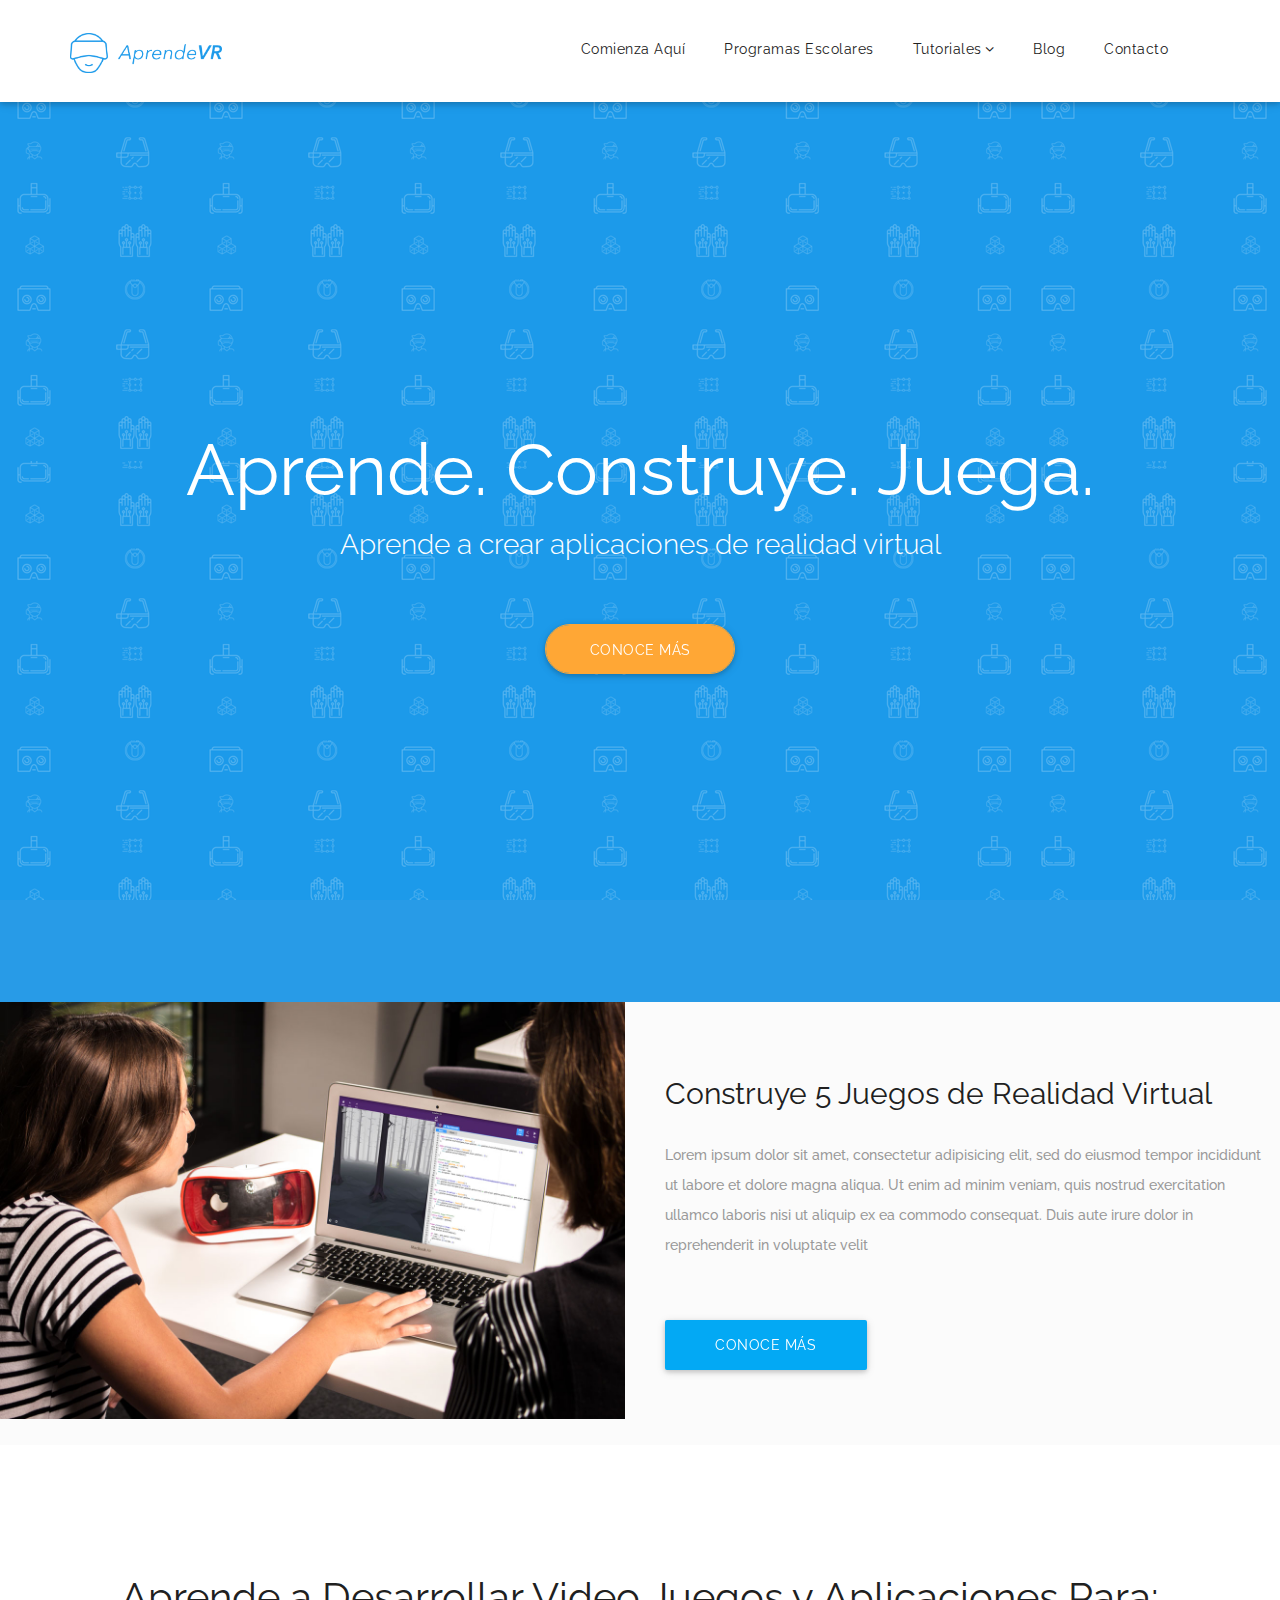
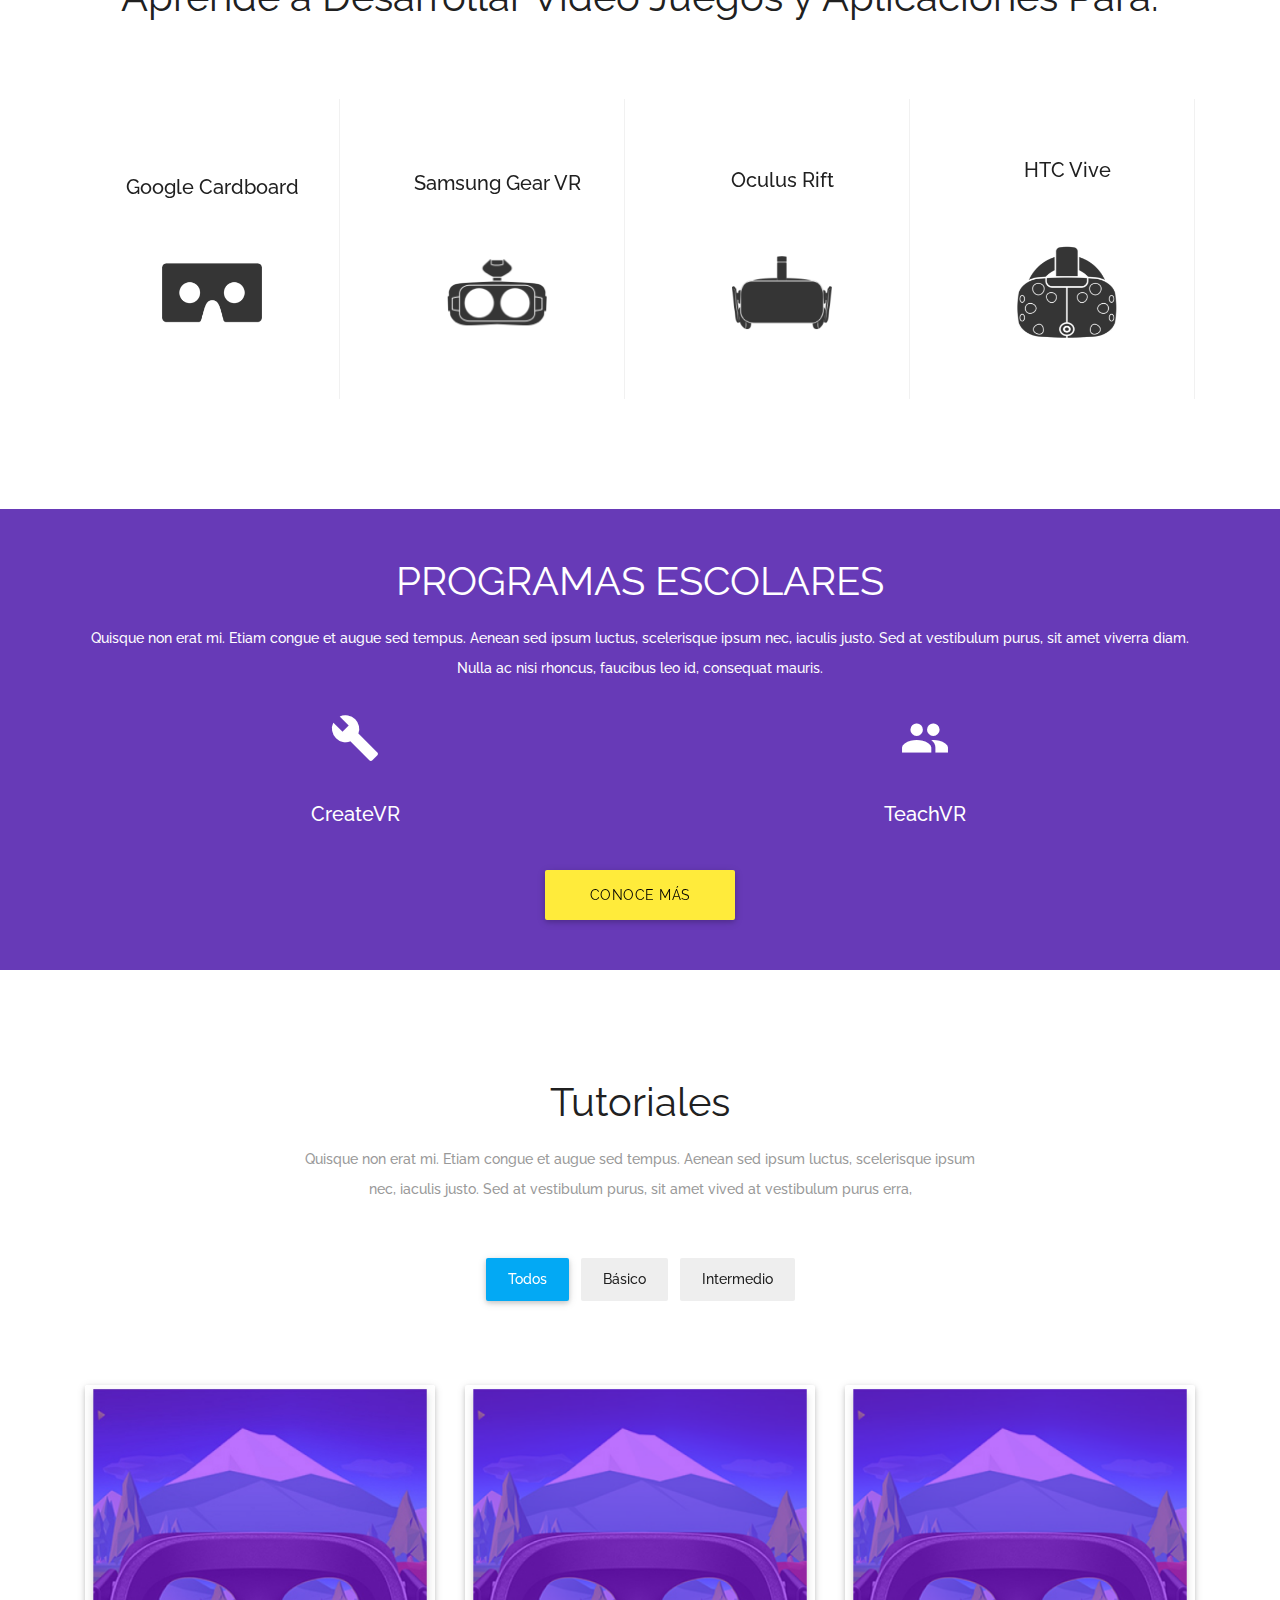
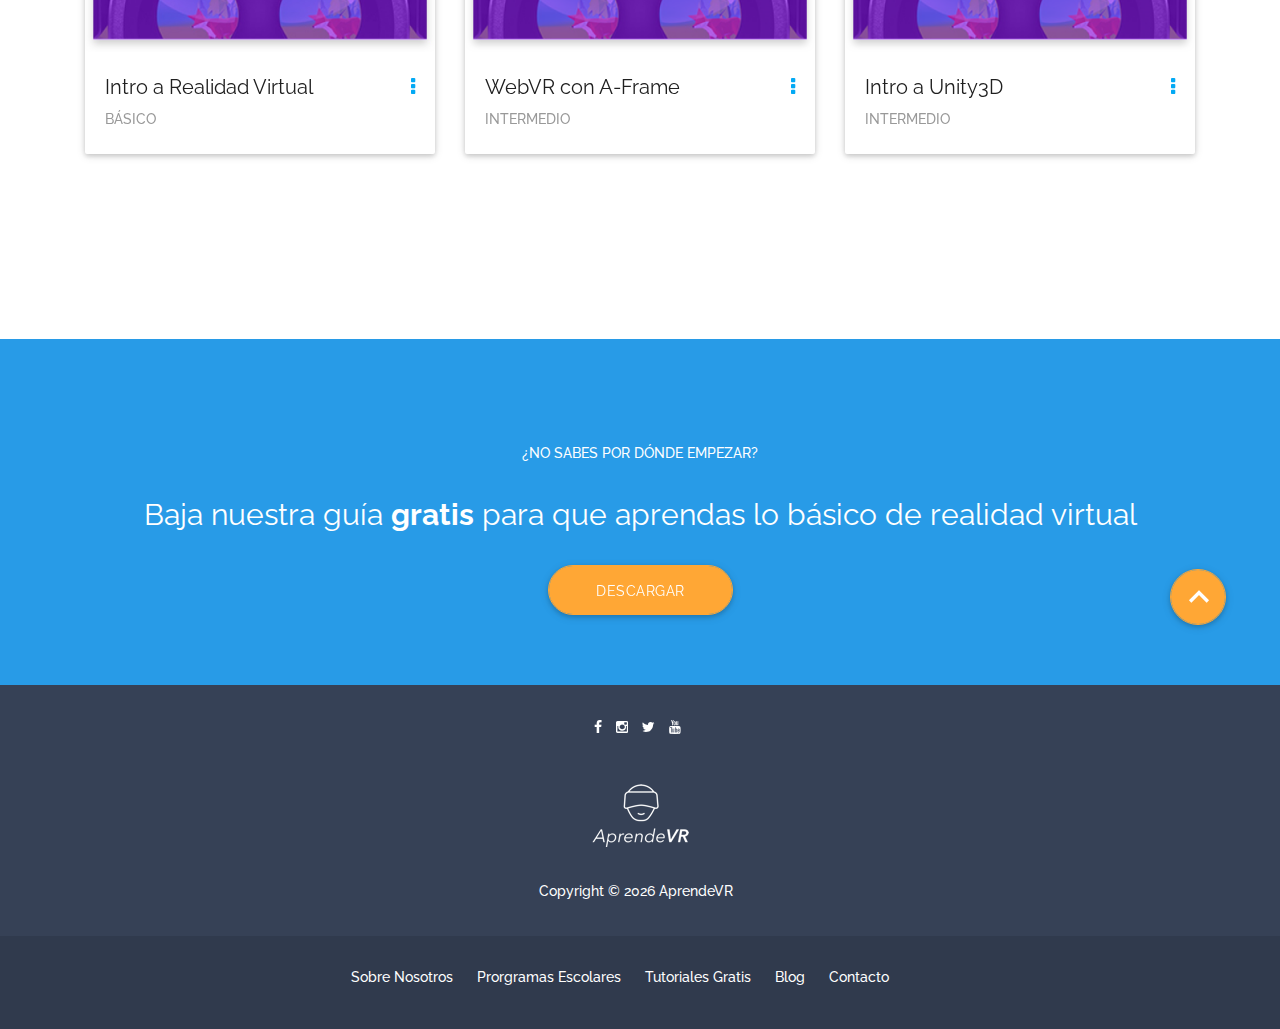
==== index.html @ 09ea6390 "Updated about us page" ====
<!DOCTYPE html>
<html lang="en">

<head>
  <meta charset="utf-8">
  <meta http-equiv="X-UA-Compatible" content="IE=edge">
  <meta name="viewport" content="width=device-width, initial-scale=1">
  <meta name="description" content="">
  <meta name="keywords" content="virtual reality, vr, realidad virtual, aprende, learn, oculus, htc vive, google cardboard, development, unity, cospaces, a frame">
  <meta name="author" content="AprendeVR">


  <title>AprendeVR</title>

  <!--  favicon -->
  <link rel="apple-touch-icon" sizes="76x76" href="/apple-touch-icon.png">
  <link rel="icon" type="image/png" sizes="32x32" href="/favicon-32x32.png">
  <link rel="icon" type="image/png" sizes="16x16" href="/favicon-16x16.png">
  <link rel="manifest" href="/manifest.json">
  <link rel="mask-icon" href="/safari-pinned-tab.svg" color="#5bbad5">
  <meta name="theme-color" content="#ffffff">

  <link href='https://fonts.googleapis.com/css?family=Raleway:400,300,500,700,900' rel='stylesheet' type='text/css'>
  <!-- Material Icons CSS -->
  <link href="assets/fonts/iconfont/material-icons.css" rel="stylesheet">
  <!-- FontAwesome CSS -->
  <link href="assets/fonts/font-awesome/css/font-awesome.min.css" rel="stylesheet">
  <!-- magnific-popup -->
  <link href="assets/magnific-popup/magnific-popup.css" rel="stylesheet">
  <!-- flexslider -->
  <link href="assets/flexSlider/flexslider.css" rel="stylesheet">
  <!-- materialize -->
  <link href="assets/materialize/css/materialize.min.css" rel="stylesheet">
  <!-- Bootstrap -->
  <link href="assets/bootstrap/css/bootstrap.min.css" rel="stylesheet">
  <!-- shortcodes -->
  <link href="assets/css/shortcodes/shortcodes.css" rel="stylesheet">
  <!-- Main Style CSS -->
  <link href="style.css" rel="stylesheet">
  <!-- Creative CSS -->
  <link href="assets/css/skins/creative.css" rel="stylesheet">


  <!-- HTML5 shim and Respond.js for IE8 support of HTML5 elements and media queries -->
  <!-- WARNING: Respond.js doesn't work if you view the page via file:// -->
  <!--[if lt IE 9]>
          <script src="https://oss.maxcdn.com/html5shiv/3.7.2/html5shiv.min.js"></script>
          <script src="https://oss.maxcdn.com/respond/1.4.2/respond.min.js"></script>
        <![endif]-->
</head>

<body id="top" class="has-header-search">

  <!--header start-->
  <header id="header" class="tt-nav nav-border-bottom">

    <div class="header-sticky light-header">

      <div class="container">

        <div id="materialize-menu" class="menuzord">

          <!--logo start-->
          <a href="index.html" class="logo-brand">
            <img class="logo-dark" src="assets/img/logo-blue.png" alt="" />
          </a>
          <!--logo end-->

          <!-- menu start-->
          <ul class="menuzord-menu pull-right">
            <li><a href="javascript:void(0)">Comienza Aquí</a></li>
            <li><a href="#programas">Programas Escolares</a>
              <!-- <ul class="dropdown">
                                    <li><a href="javascript:void(0)">ExperienceVR</a></li>
                                    <li><a href="javascript:void(0)">ExploreVR</a></li>
                                    <li><a href="javascript:void(0)">CreateVR</a></li>
                                    <li><a href="javascript:void(0)">TeachVR</a></li>
                                </ul> -->
            </li>
            <li><a href="#cursos">Tutoriales</a>
              <ul class="dropdown">
                <li><a href="javascript:void(0)">CoSpaces</a></li>
                <li><a href="javascript:void(0)">Unity3D</a></li>
                <li><a href="javascript:void(0)">WebVR</a></li>
              </ul>
            </li>
            <li><a href="blog.html">Blog</a>
              <li><a href="/contacto">Contacto</a></li>
          </ul>
          <!-- menu end-->

        </div>
      </div>
    </div>
  </header>
  <!--header end-->

  <section class="intro-bg-1 bg-fixed parallax-bg blue-bg fullscreen-banner valign-wrapper" data-stellar-background-ratio="0.5">
    <div class="valign-cell">
      <div class="container">
        <div class="text-center">
          <h1 class="intro-title text-capitalize white-text">Aprende. Construye. Juega.</h1>
          <h3 class="sub-intro lead white-text">Aprende a crear aplicaciones de realidad virtual</h3>
          <a href="javascript:void(0)" class="btn waves-effect waves-light mt-30 btn-orange col-md-2 col-md-offset-5 col-xs-12">Conoce Más</a>
        </div>
        <!-- hs-content-inner -->
      </div>
      <!-- /.container -->
    </div>
    <!-- /.container -->
  </section>

  <section class="row light-gray-bg">
    <img class="img-responsive mb-sm-30 col-md-6" src="assets/img/cospaces-scripting.jpg" alt="">

    <div class="col-md-6" style="padding:75px 25px">
      <h2 class="font-30 mb-30">Construye 5 Juegos de Realidad Virtual</h2>

      <p>Lorem ipsum dolor sit amet, consectetur adipisicing elit, sed do eiusmod tempor incididunt ut labore et dolore magna aliqua. Ut enim ad minim veniam, quis nostrud exercitation ullamco laboris nisi ut aliquip ex ea commodo consequat. Duis aute irure
        dolor in reprehenderit in voluptate velit</p>

      <a href="javascript:void(0)" class="btn waves-effect waves-light mt-30 col-md-4 col-xs-12">Conoce Más</a>

    </div>

  </section>

  <section class="section-padding">
    <div class="container">

      <div class="text-center mb-80">
        <h2 class="section-title">Aprende a Desarrollar Video Juegos y Aplicaciones Para:</h2>
        <!-- <p class="section-sub">Quisque non erat mi. Etiam congue et augue sed tempus. Aenean sed ipsum luctus, scelerisque ipsum nec, iaculis justo. Sed at vestibulum purus, sit amet viverra diam nulla ac nisi rhoncus.</p> -->
      </div>

      <div class="col-md-3 col-sm-6">
        <div class="featured-box border-right text-center">
          <div class="featured-wrapper">
            <div class="intro-header">
              <h2>Google Cardboard</h2>
              <img class="headset-img pt-50" src="assets/img/creative/headsets/google-cardboard.png" alt="">
            </div>

            <div class="content">
              <a href="javascript:void(0)" class="btn waves-effect waves-light mt-30 btn-orange program-btn">Conoce Más</a>
            </div>
          </div>
          <!-- /.featured-wrapper -->
        </div>
        <!-- /.featured-box  -->
      </div>
      <!-- /.col-md-3 -->

      <div class="col-md-3 col-sm-6">
        <div class="featured-box border-right text-center">
          <div class="featured-wrapper">
            <div class="intro-header">
              <h2>Samsung Gear VR</h2>
              <img class="headset-img pt-50" src="assets/img/creative/headsets/samsung-gearvr.png" alt="">
            </div>

            <div class="content">
              <a href="javascript:void(0)" class="btn waves-effect waves-light mt-30 btn-orange program-btn">Conoce Más</a>
            </div>
          </div>
          <!-- /.featured-wrapper -->
        </div>
        <!-- /.featured-box  -->
      </div>
      <!-- /.col-md-3 -->

      <div class="col-md-3 col-sm-6">
        <div class="featured-box border-right text-center">
          <div class="featured-wrapper">
            <div class="intro-header">
              <h2>Oculus Rift</h2>
              <img class="headset-img pt-50" src="assets/img/creative/headsets/oculus-rift.png" alt="">
            </div>

            <div class="content">
              <a href="javascript:void(0)" class="btn waves-effect waves-light mt-30 btn-orange program-btn">Conoce Más</a>
            </div>
          </div>
          <!-- /.featured-wrapper -->
        </div>
        <!-- /.featured-box  -->
      </div>
      <!-- /.col-md-3 -->

      <div class="col-md-3 col-sm-6">
        <div class="featured-box border-right text-center">
          <div class="featured-wrapper">
            <div class="intro-header">
              <h2>HTC Vive</h2>
              <img class="headset-img pt-50" src="assets/img/creative/headsets/htc-vive.png" alt="">
            </div>

            <div class="content">
              <a href="javascript:void(0)" class="btn waves-effect waves-light mt-30 btn-orange program-btn">Conoce Más</a>
            </div>
          </div>
          <!-- /.featured-wrapper -->
        </div>
        <!-- /.featured-box  -->
      </div>
      <!-- /.col-md-3 -->

    </div>
    <!-- /.row -->
    </div>
    <!-- /.container -->
  </section>

  <div class="text-center brand-bg" id="programas">
    <div class="container">
      <div class="col-md-12 text-center">
        <h2 class="section-title white-text text-uppercase mt-50">Programas Escolares</h2>
        <p class="white-text">Quisque non erat mi. Etiam congue et augue sed tempus. Aenean sed ipsum luctus, scelerisque ipsum nec, iaculis justo. Sed at vestibulum purus, sit amet viverra diam. Nulla ac nisi rhoncus, faucibus leo id, consequat mauris.</p>
      </div>

      <div class="row mtb-50">

        <div class="col-sm-6">
          <div class="featured-item feature-icon">
            <div class="desc">
              <i class="material-icons white-text program-icons">&#xE869;</i>
              <h2 class="white-text ptb-30">CreateVR</h2>
            </div>
          </div>
        </div>

        <div class="col-sm-6">
          <div class="featured-item feature-icon">
            <div class="desc">
              <i class="material-icons white-text program-icons">&#xE7FB;</i>
              <h2 class="white-text ptb-30">TeachVR</h2>
            </div>
          </div>
        </div>

        <a href="javascript:void(0)" class="btn waves-effect yellow black-text waves-light col-md-2 col-md-offset-5 col-xs-12">Conoce Más</a>

      </div>

    </div>
  </div>

  <section class="section-padding">
    <div class="container">

      <div class="text-center mb-50">
        <h2 class="section-title">Tutoriales</h2>
        <p class="section-sub">Quisque non erat mi. Etiam congue et augue sed tempus. Aenean sed ipsum luctus, scelerisque ipsum nec, iaculis justo. Sed at vestibulum purus, sit amet vived at vestibulum purus erra,</p>
      </div>

      <div class="portfolio-container">
        <ul class="portfolio-filter brand-filter text-center">
          <li class="active waves-effect waves-light" data-group="all">Todos</li>
          <li class="waves-effect waves-light" data-group="basico">Básico</li>
          <li class="waves-effect waves-light" data-group="intermedio">Intermedio</li>
          <!-- <li class="waves-effect waves-light" data-group="avanzado">Avanzado</li> -->
        </ul>


        <div class="portfolio portfolio-with-title col-3 gutter mtb-50">

          <div class="portfolio-item" data-groups='["all", "basico"]'>

            <div class="card">
              <div class="card-image waves-effect waves-block waves-light">
                <img class="activator" src="assets/img/creative/courses/intro.jpg" alt="image">
              </div>
              <div class="card-content">
                <span class="card-title activator">Intro a Realidad Virtual <i class="fa fa-ellipsis-v right"></i></span>
                <p><a href="#">Básico</a></p>
              </div>
              <div class="card-reveal">
                <span class="card-title">Intro a Realidad Virtual <i class="material-icons right">&#xE5CD;</i></span>
                <p><a href="#">Básico</a></p>
                <p>Authoritatively grow quality technologies for strategic sources. Dramatically evolve front-end services for functional e-markets. Credibly parallel task multifunctional methods.</p>
                <a href="#" class="readmore">Conoce Más</a>
              </div>
            </div>
            <!-- /.card -->
          </div>
          <!-- /.portfolio-item -->

          <div class="portfolio-item" data-groups='["all", "intermedio"]'>

            <div class="card">
              <div class="card-image waves-effect waves-block waves-light">
                <img class="activator" src="assets/img/creative/courses/intro.png" alt="image">
              </div>
              <div class="card-content">
                <span class="card-title activator">WebVR con A-Frame <i class="fa fa-ellipsis-v right"></i></span>
                <p><a href="#">Intermedio</a></p>
              </div>
              <div class="card-reveal">
                <span class="card-title">WebVR con A-Frame <i class="material-icons right">&#xE5CD;</i></span>
                <p><a href="#">Intermedio</a></p>
                <p>Authoritatively grow quality technologies for strategic sources. Dramatically evolve front-end services for functional e-markets. Credibly parallel task multifunctional methods.</p>
                <a href="#" class="readmore">Conoce Más</a>
              </div>
            </div>
            <!-- /.card -->
          </div>
          <!-- /.portfolio-item -->

          <div class="portfolio-item" data-groups='["all", "intermedio"]'>

            <div class="card">
              <div class="card-image waves-effect waves-block waves-light">
                <img class="activator" src="assets/img/creative/courses/intro.png" alt="image">
              </div>
              <div class="card-content">
                <span class="card-title activator">Intro a Unity3D <i class="fa fa-ellipsis-v right"></i></span>
                <p><a href="#">Intermedio</a></p>
              </div>
              <div class="card-reveal">
                <span class="card-title">Intro a Unity3D <i class="material-icons right">&#xE5CD;</i></span>
                <p><a href="#">Intermedio</a></p>
                <p>Authoritatively grow quality technologies for strategic sources. Dramatically evolve front-end services for functional e-markets. Credibly parallel task multifunctional methods.</p>
                <a href="#" class="readmore">Conoce Más</a>
              </div>
            </div>
            <!-- /.card -->
          </div>
          <!-- /.portfolio-item -->
        </div>
        <!-- /.portfolio -->
      </div>
      <!-- portfolio-container -->

    </div>
    <!-- /.container -->
  </section>

  <div class="promo-box blue-bg ptb-70">
    <div class="container">
      <div class="col-md-12 text-center">
        <div class="promo-info">
          <span class="white-text text-uppercase ptb-30">¿No sabes por dónde empezar? </span>
          <h2 class="font-30 white-text no-margin">Baja nuestra guía <span class="text-bold">gratis</span> para que aprendas lo básico de realidad virtual</h2>
        </div>
        <a href="javascript:void(0)" class="btn waves-effect waves-light mt-30 btn-orange col-md-2 col-md-offset-5 col-xs-12">Descargar</a>

      </div>
    </div>
  </div>

<!--
  <footer class="footer footer-one">
    <div class="primary-footer footer-bg">
      <div class="container">
        <a href="#top" class="page-scroll btn-floating btn-large btn-orange back-top waves-effect waves-light" data-section="#top">
          <i class="material-icons">&#xE316;</i>
        </a>

        <div class="row">
          <div class="col-md-4 widget clearfix text-center">
            <img src="assets/img/creative/logo-white.png" alt="">

            <h2 class="white-text pt-50">Subscríbete Para Noticias</h2>

            <form>
              <div class="form-group clearfix">
                <label class="sr-only" for="subscribe">Entra su email</label>
                <input type="email" class="form-control" id="subscribe" placeholder="Email address">
                <button type="submit" class="tt-animate ltr"><i class="fa fa-long-arrow-right"></i></button>
              </div>
            </form>

            <ul class="social-link tt-animate ltr">
              <li><a href="https://facebook.com/aprendevr"><i class="fa fa-facebook"></i></a></li>
              <li><a href="javascript:void(0)"><i class="fa fa-twitter"></i></a></li>
              <li><a href="javascript:void(0)"><i class="fa fa-instagram"></i></a></li>
            </ul>
          </div>

          <div class="col-md-2 col-md-offset-1 widget">
            <h2 class="white-text">AprendeVR</h2>

            <ul class="footer-list">
              <li><a href="javascript:void(0)">AprendeVR Kit</a></li>
              <li><a href="#programas">Programas Escolares</a></li>
              <li><a href="javascript:void(0)">Talleres Presenciales</a>
                <li><a href="#cursos">Cursos en Línea</a></li>
            </ul>
          </div>

          <div class="col-md-2 widget">
            <h2 class="white-text">Recursos</h2>

            <ul class="footer-list">
              <li><a href="blog.html">Blog</a></li>
              <li><a href="javascript:void(0)">Tutoriales Gratis</a></li>
              <li><a href="javascript:void(0)">Historias de Éxito</a></li>
              <li><a href="javascript:void(0)">Aplicaciones de VR</a></li>
            </ul>
          </div>

          <div class="col-md-2 widget">
            <h2 class="white-text">Compañía</h2>

            <ul class="footer-list">
              <li><a href="javascript:void(0)">Sobre Nosotros</a></li>
              <li><a href="javascript:void(0)">Preguntas Frecuentes</a></li>
              <li><a href="javascript:void(0)">Prensa</a></li>
              <li><a href="javascript:void(0)">Contacto</a></li>
            </ul>
          </div>
        </div>
      </div>
    </div>

    <div class="secondary-footer dark-footer-bg">
      <div class="container text-center">
        <span class="white-text">Copyright &copy; <script>document.write(new Date().getFullYear())</script> AprendeVR &nbsp; | &nbsp; <a href="javascript:void(0)" class="copy-text-blue">Términos y Condiciones</a> &nbsp; | &nbsp; <a href="javascript:void(0)" class="copy-text-blue">Política de Privacidad</a> &nbsp;</span>
      </div>
    </div>

  </footer> -->


  <footer class="footer">
    <div class="footer-bg">
      <div class="container ptb-30">
        <a href="#top" class="page-scroll btn-floating btn-large btn-orange back-top waves-effect waves-light" data-section="#top">
          <i class="material-icons">&#xE316;</i>
        </a>

        <div class="social-links-wrap tt-animate ltr text-center">

          <ul class="list-inline">
            <li><a href="#"><i class="fa fa-facebook white-text"></i></a></li>
            <li><a href="#"><i class="fa fa-instagram white-text"></i></a></li>
            <li><a href="#"><i class="fa fa-twitter white-text"></i></a></li>
            <li><a href="#"><i class="fa fa-youtube white-text"></i></a></li>
          </ul>
        </div>
        <!-- /social-links-wrap -->
        <div class="text-center ptb-30">
          <img src="assets/img/creative/logo-white.png" alt="">

        </div>

        <div class="text-center">
          <span class="white-text">Copyright &copy; <script>document.write(new Date().getFullYear())</script> AprendeVR &nbsp;</span>

        </div>

          <!-- /.col-md-3 -->

        <!-- /.row -->
      </div>
      <!-- /.container -->
    </div>
    <!-- /.primary-footer -->

    <div class="secondary-footer dark-footer-bg">
      <div class="text-center">
        <ul class="white-text footer-nav" style="">
          <li class="footer-nav"><a class="white-text" href="javascript:void(0)">Sobre Nosotros</a></li>
          <li class="footer-nav"><a class="white-text" href="javascript:void(0)">Prorgramas Escolares</a></li>
          <li class="footer-nav"><a class="white-text" href="javascript:void(0)">Tutoriales Gratis</a></li>
          <li class="footer-nav"><a class="white-text" href="javascript:void(0)">Blog</a></li>
          <li class="footer-nav"><a class="white-text" href="javascript:void(0)">Contacto</a></li>
        </ul>
      </div>
      <!-- <div class="container text-center">
        <span class="white-text">Copyright &copy; <script>document.write(new Date().getFullYear())</script> AprendeVR &nbsp; | &nbsp; <a href="javascript:void(0)" class="copy-text-blue">Términos y Condiciones</a> &nbsp; | &nbsp; <a href="javascript:void(0)" class="copy-text-blue">Política de Privacidad</a> &nbsp;</span>
      </div> -->
      <!-- /.container -->
    </div>
    <!-- /.secondary-footer -->
  </footer>


  <!-- Preloader -->
  <div id="preloader">
    <div class="preloader-position">
      <img src="assets/img/creative/logo-blue.png" alt="logo">
      <div class="progress">
        <div class="indeterminate"></div>
      </div>
    </div>
  </div>
  <!-- End Preloader -->


  <!-- jQuery -->
  <script src="assets/js/jquery-2.1.3.min.js"></script>
  <script src="assets/bootstrap/js/bootstrap.min.js"></script>
  <script src="assets/materialize/js/materialize.min.js"></script>
  <script src="assets/js/jquery.easing.min.js"></script>
  <script src="assets/js/smoothscroll.min.js"></script>
  <script src="assets/js/jquery.inview.min.js"></script>
  <script src="assets/js/menuzord.js"></script>
  <script src="assets/js/equalheight.js"></script>
  <script src="assets/js/imagesloaded.js"></script>
  <script src="assets/js/jquery.stellar.min.js"></script>
  <script src="assets/js/jquery.countTo.min.js"></script>
  <script src="assets/js/jquery.shuffle.min.js"></script>
  <script src="assets/js/masonry.pkgd.min.js"></script>
  <script src="assets/js/twitterFetcher.min.js"></script>
  <script src="assets/flexSlider/jquery.flexslider-min.js"></script>
  <script src="assets/magnific-popup/jquery.magnific-popup.min.js"></script>
  <script src="assets/js/scripts.js"></script>

</body>

</html>
---- assets/fonts/iconfont/material-icons.css ----
@font-face {
  font-family: 'Material Icons';
  font-style: normal;
  font-weight: 400;
  src: url(MaterialIcons-Regular.eot); /* For IE6-8 */
  src: local('Material Icons'),
       local('MaterialIcons-Regular'),
       url(MaterialIcons-Regular.woff2) format('woff2'),
       url(MaterialIcons-Regular.woff) format('woff'),
       url(MaterialIcons-Regular.ttf) format('truetype');
}

.material-icons {
  font-family: 'Material Icons';
  font-weight: normal;
  font-style: normal;
  font-size: 24px;  /* Preferred icon size */
  display: inline-block;
  width: 1em;
  height: 1em;
  line-height: 1;
  text-transform: none;
  letter-spacing: normal;
  word-wrap: normal;
  white-space: nowrap;
  direction: ltr;

  /* Support for all WebKit browsers. */
  -webkit-font-smoothing: antialiased;
  /* Support for Safari and Chrome. */
  text-rendering: optimizeLegibility;

  /* Support for Firefox. */
  -moz-osx-font-smoothing: grayscale;

  /* Support for IE. */
  font-feature-settings: 'liga';
}
---- assets/css/shortcodes/shortcodes.css ----
/*-----------------------------------------------------------------------------------
Shortcodes style
-----------------------------------------------------------------------------------*/

@import url("accordion.css");
@import url("alert.css");
@import url("blog.css");
@import url("countdown.css");
@import url("facts.css");
@import url("form-style.css");
@import url("featured-box.css");
@import url("footer.css");
@import url("header.css");
@import url("page-title.css");
@import url("portfolio.css");
@import url("promo-box.css");
@import url("pricing.css");
@import url("slider.css");
@import url("tabs.css");
@import url("team.css");
@import url("testimonial.css");
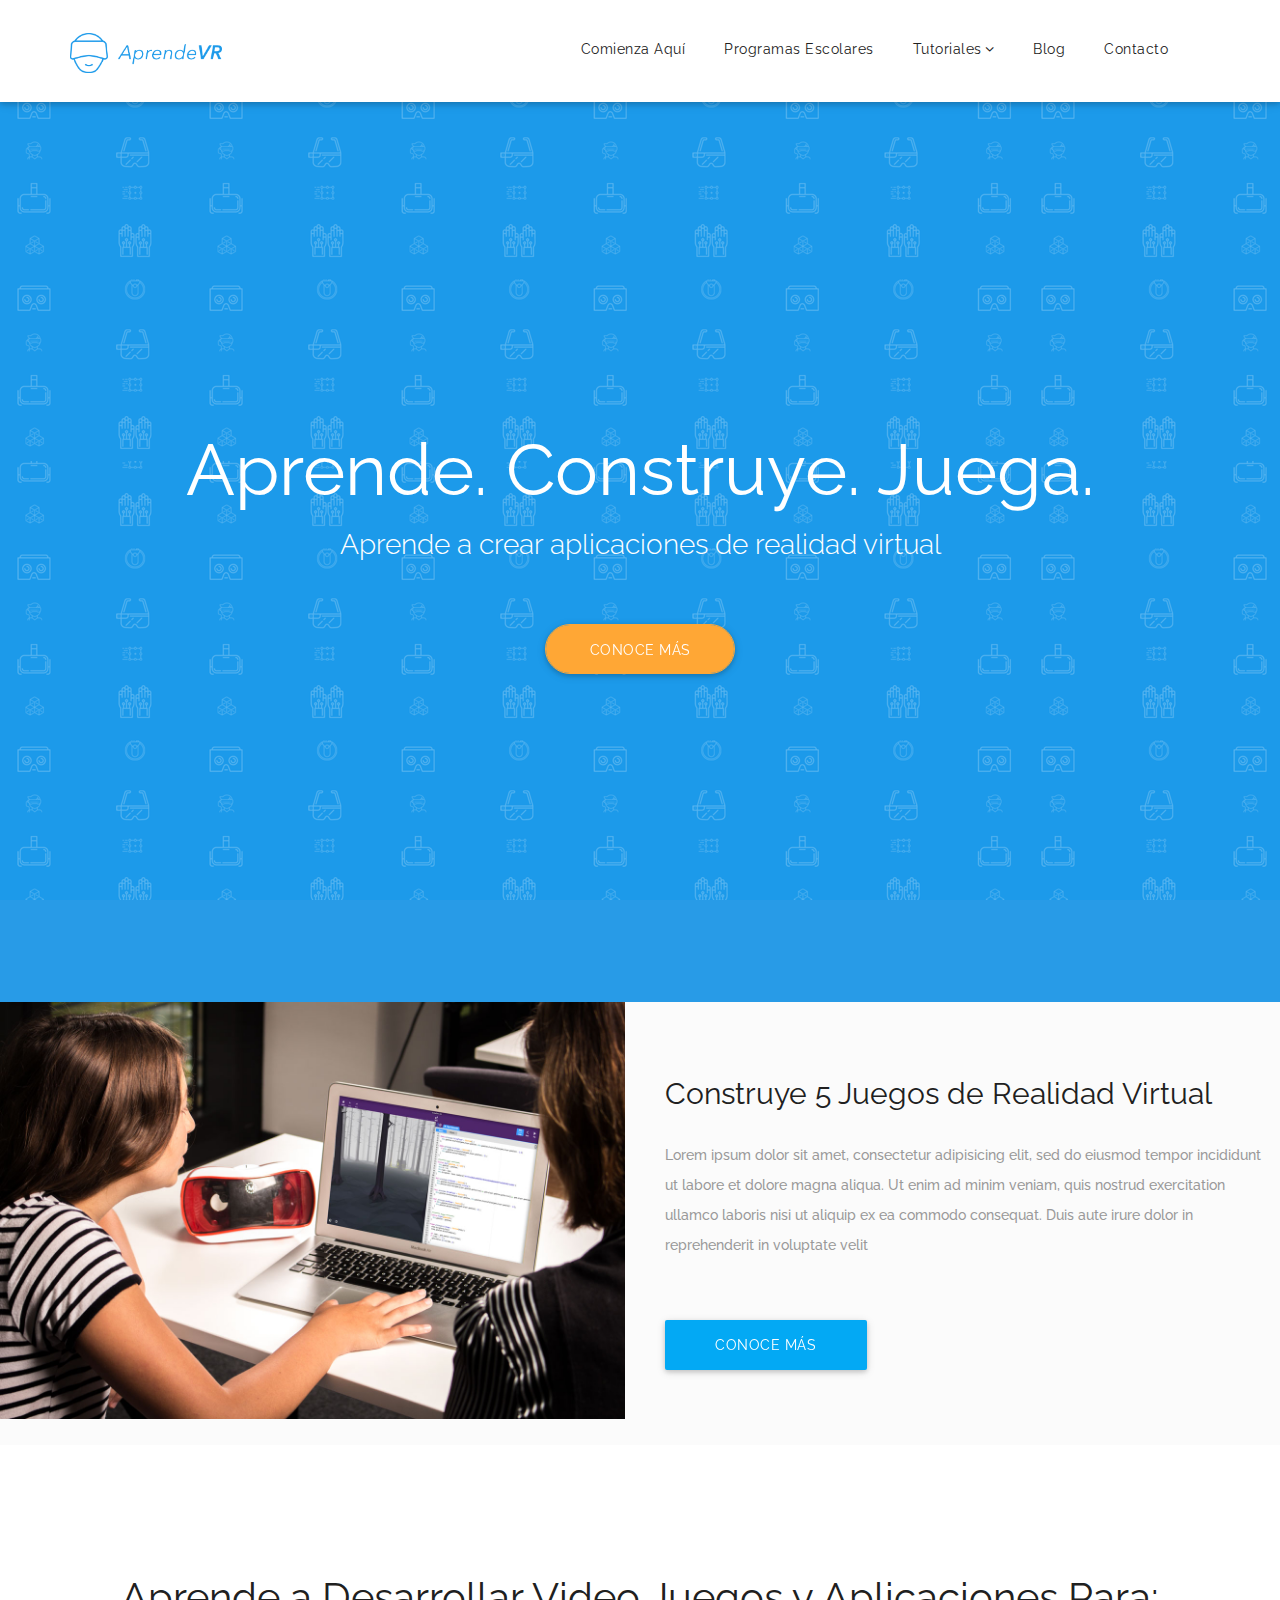
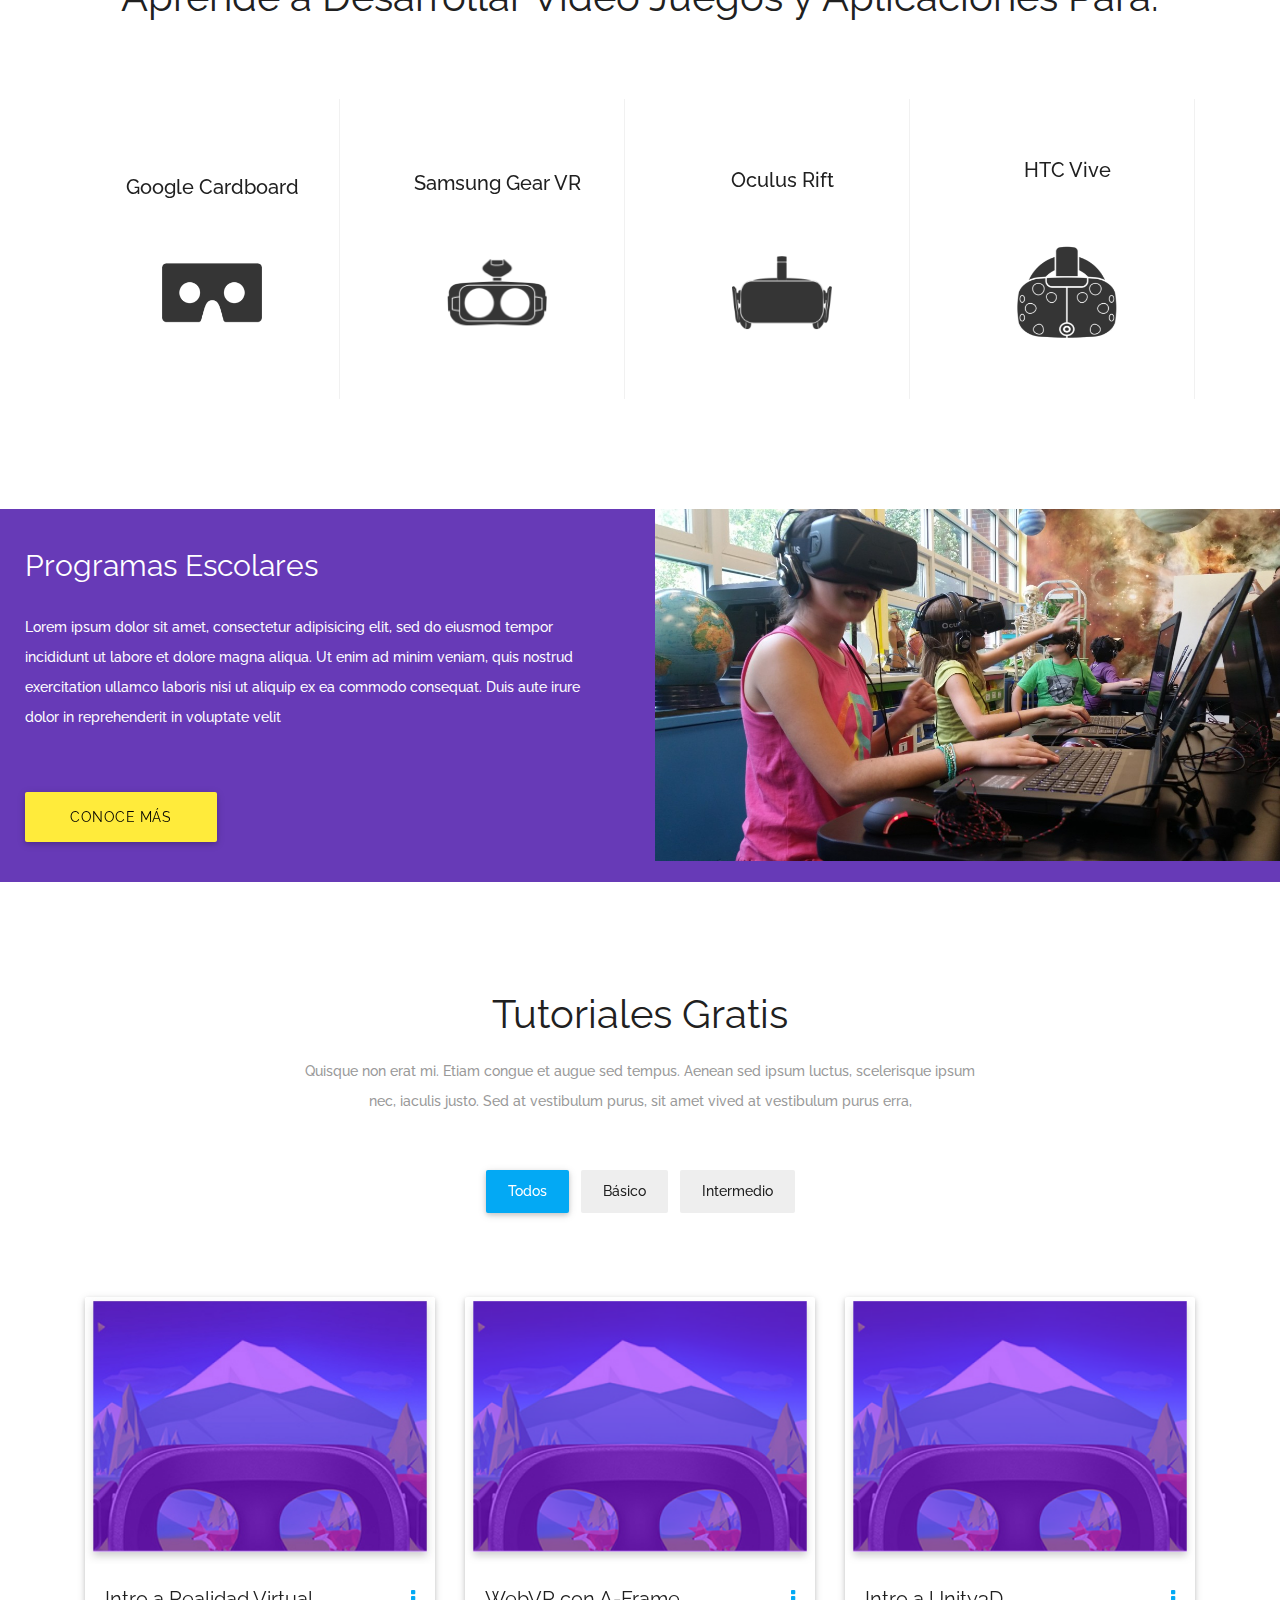
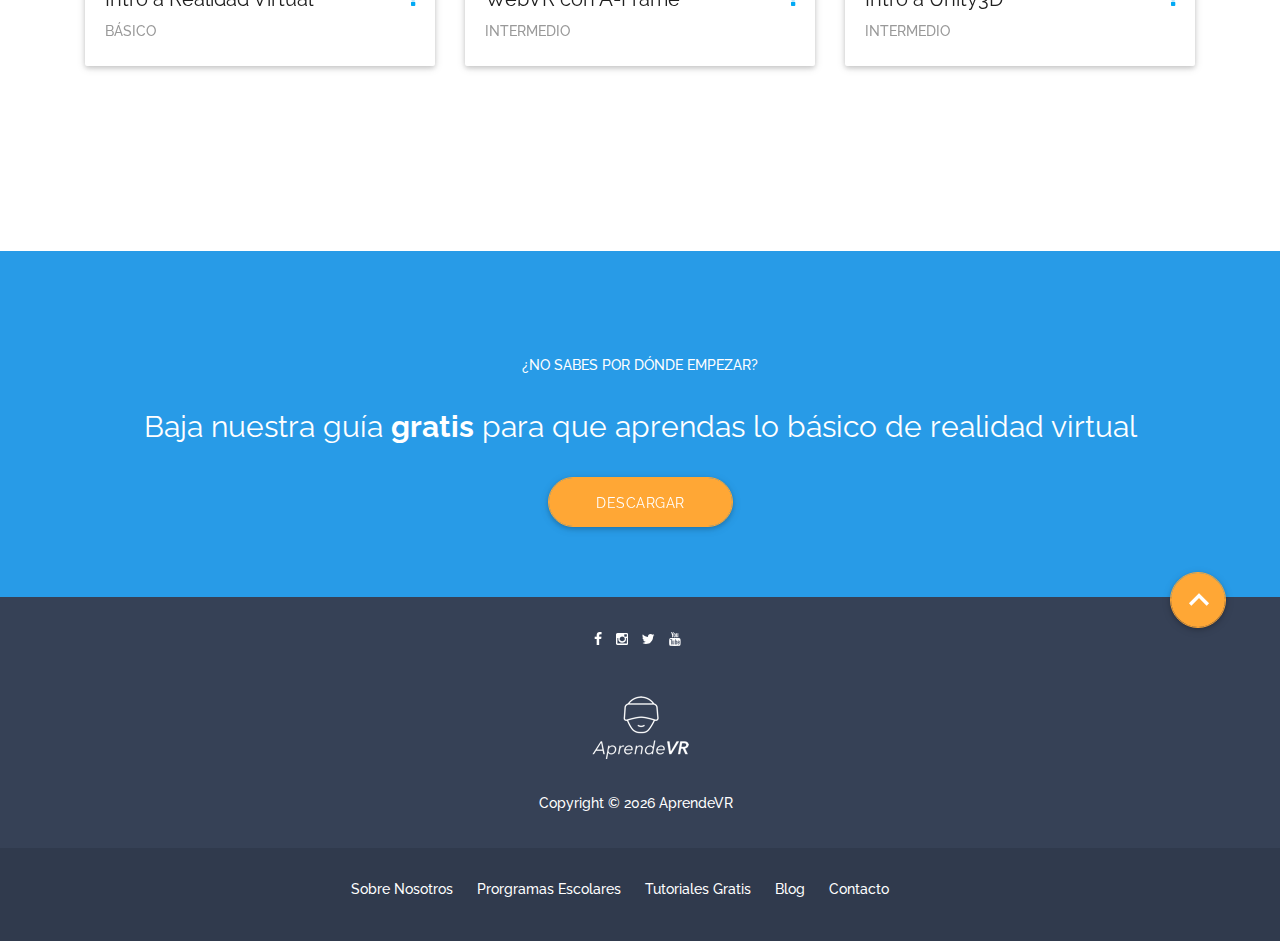
==== commit 61297b8b: "Updated Home Page" ====
--- a/index.html
+++ b/index.html
@@ -68,7 +68,7 @@
 
           <!-- menu start-->
           <ul class="menuzord-menu pull-right">
-            <li><a href="javascript:void(0)">Comienza Aquí</a></li>
+            <li><a href="/comenzar">Comienza Aquí</a></li>
             <li><a href="#programas">Programas Escolares</a>
               <!-- <ul class="dropdown">
                                     <li><a href="javascript:void(0)">ExperienceVR</a></li>
@@ -101,7 +101,7 @@
         <div class="text-center">
           <h1 class="intro-title text-capitalize white-text">Aprende. Construye. Juega.</h1>
           <h3 class="sub-intro lead white-text">Aprende a crear aplicaciones de realidad virtual</h3>
-          <a href="javascript:void(0)" class="btn waves-effect waves-light mt-30 btn-orange col-md-2 col-md-offset-5 col-xs-12">Conoce Más</a>
+          <a href="/comenzar" class="btn waves-effect waves-light mt-30 btn-orange col-md-2 col-md-offset-5 col-xs-12">Conoce Más</a>
         </div>
         <!-- hs-content-inner -->
       </div>
@@ -211,7 +211,17 @@
     <!-- /.container -->
   </section>
 
-  <div class="text-center brand-bg" id="programas">
+  <section class="row brand-bg" style="margin-bottom:0px !important">
+    <img class="img-responsive mb-sm-30 col-md-6 col-md-push-6" src="assets/img/vrclassroom.jpg" alt="">
+    <div class="col-md-6 col-md-pull-6" style="padding:40px">
+      <h2 class="font-30 mb-30 white-text">Programas Escolares</h2>
+      <p class="white-text">Lorem ipsum dolor sit amet, consectetur adipisicing elit, sed do eiusmod tempor incididunt ut labore et dolore magna aliqua. Ut enim ad minim veniam, quis nostrud exercitation ullamco laboris nisi ut aliquip ex ea commodo consequat. Duis aute irure
+        dolor in reprehenderit in voluptate velit</p>
+      <a href="javascript:void(0)" class="btn yellow black-text waves-effect waves-light mt-30 mb-sm-30 col-md-4 col-xs-12">Conoce Más</a>
+    </div>
+  </section>
+
+  <!-- <div class="text-center brand-bg" id="programas">
     <div class="container">
       <div class="col-md-12 text-center">
         <h2 class="section-title white-text text-uppercase mt-50">Programas Escolares</h2>
@@ -243,13 +253,13 @@
       </div>
 
     </div>
-  </div>
+  </div> -->
 
   <section class="section-padding">
     <div class="container">
 
       <div class="text-center mb-50">
-        <h2 class="section-title">Tutoriales</h2>
+        <h2 class="section-title">Tutoriales Gratis</h2>
         <p class="section-sub">Quisque non erat mi. Etiam congue et augue sed tempus. Aenean sed ipsum luctus, scelerisque ipsum nec, iaculis justo. Sed at vestibulum purus, sit amet vived at vestibulum purus erra,</p>
       </div>
 
@@ -425,7 +435,7 @@
   <footer class="footer">
     <div class="footer-bg">
       <div class="container ptb-30">
-        <a href="#top" class="page-scroll btn-floating btn-large btn-orange back-top waves-effect waves-light" data-section="#top">
+        <a href="#top" class="page-scroll btn-floating btn-large btn-orange back-top waves-effect waves-light" data-section="#top"  style="top:-25px !important">
           <i class="material-icons">&#xE316;</i>
         </a>
 
@@ -460,11 +470,11 @@
     <div class="secondary-footer dark-footer-bg">
       <div class="text-center">
         <ul class="white-text footer-nav" style="">
-          <li class="footer-nav"><a class="white-text" href="javascript:void(0)">Sobre Nosotros</a></li>
+          <li class="footer-nav"><a class="white-text" href="/comenzar">Sobre Nosotros</a></li>
           <li class="footer-nav"><a class="white-text" href="javascript:void(0)">Prorgramas Escolares</a></li>
           <li class="footer-nav"><a class="white-text" href="javascript:void(0)">Tutoriales Gratis</a></li>
-          <li class="footer-nav"><a class="white-text" href="javascript:void(0)">Blog</a></li>
-          <li class="footer-nav"><a class="white-text" href="javascript:void(0)">Contacto</a></li>
+          <li class="footer-nav"><a class="white-text" href="/blog">Blog</a></li>
+          <li class="footer-nav"><a class="white-text" href="/contacto">Contacto</a></li>
         </ul>
       </div>
       <!-- <div class="container text-center">
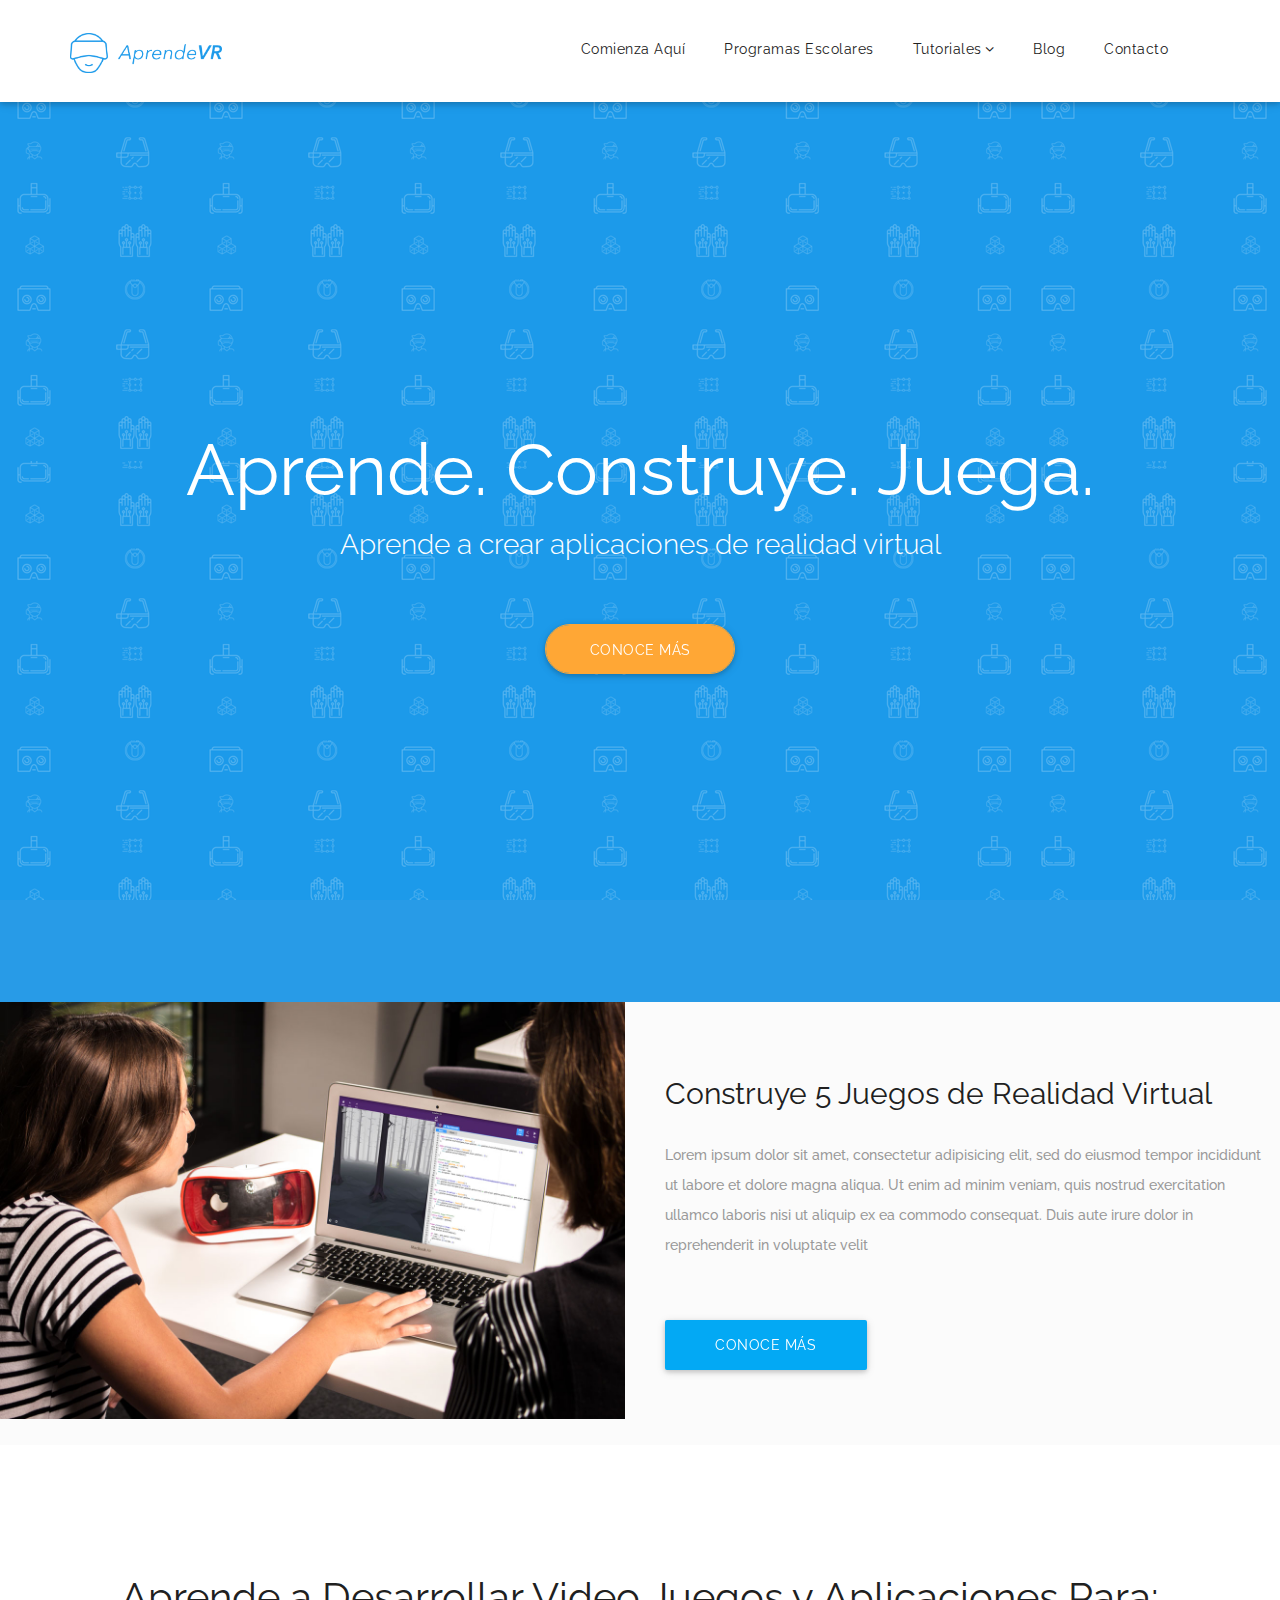
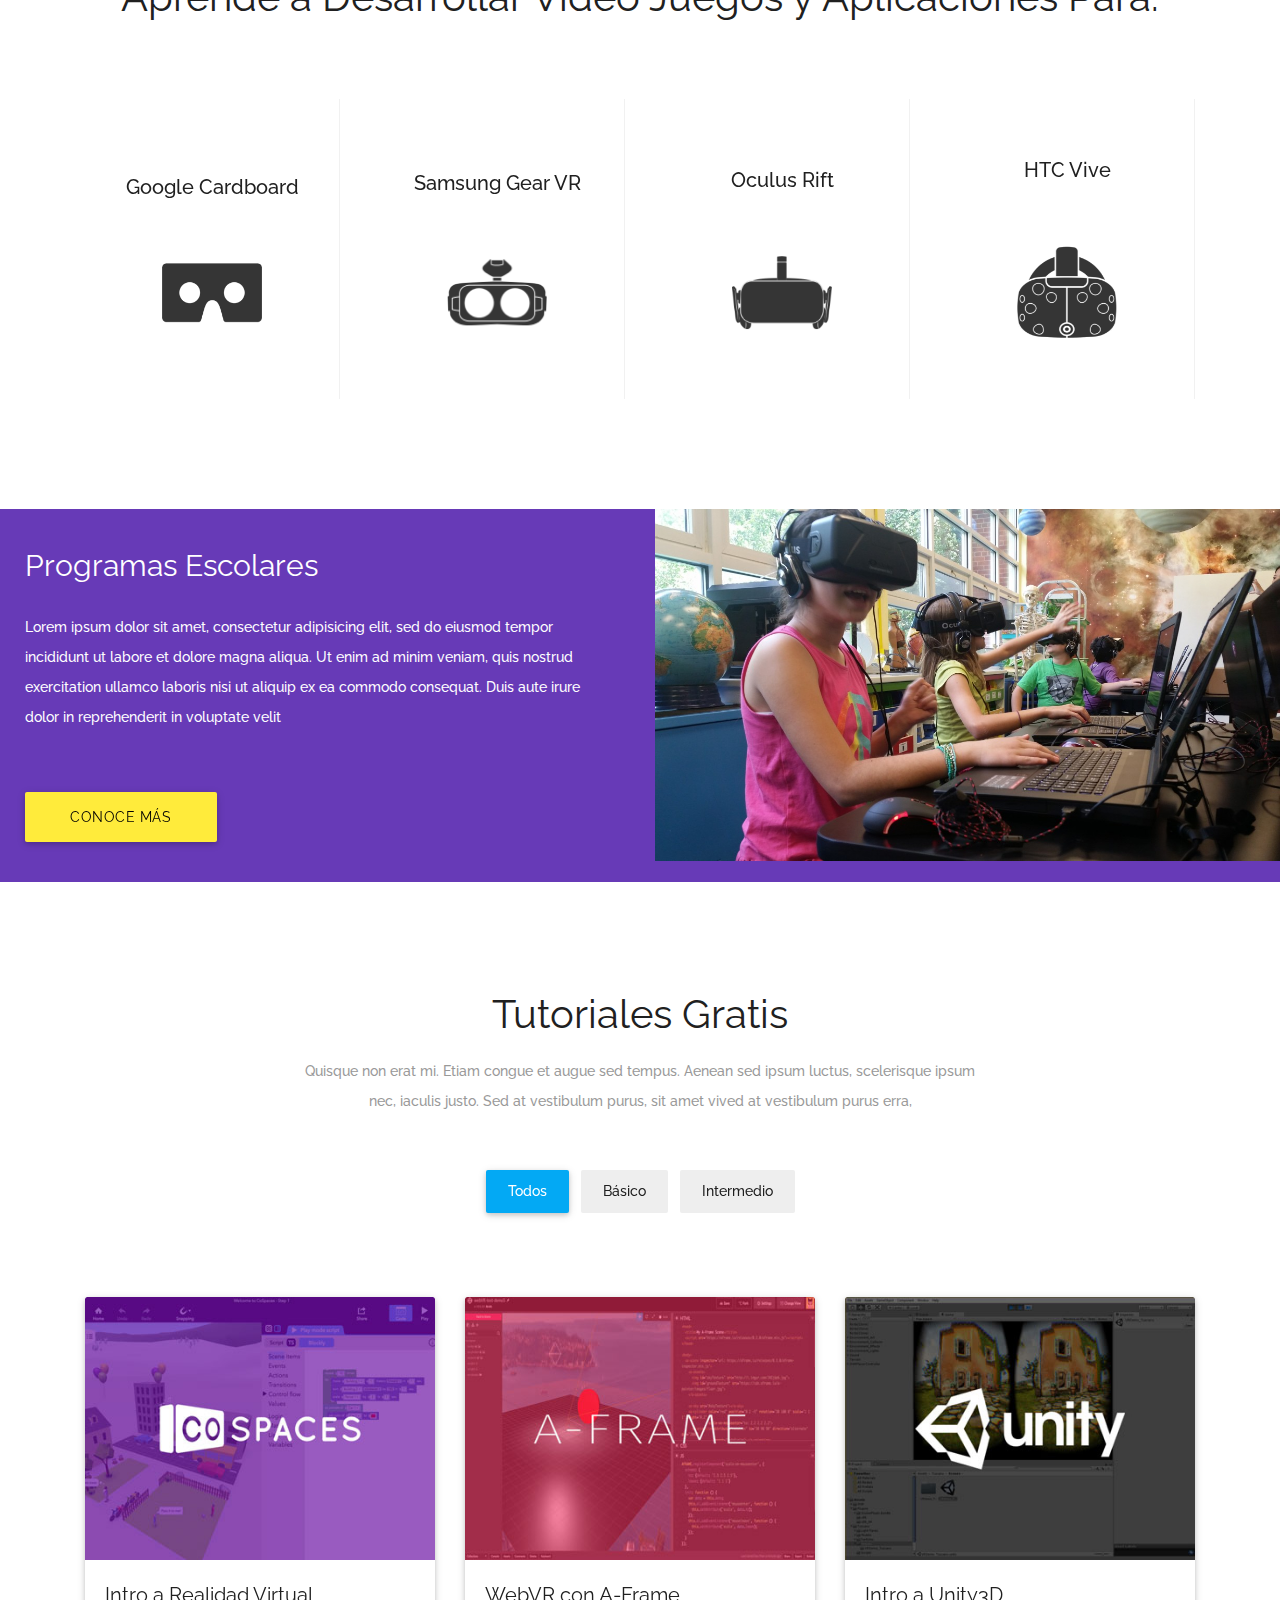
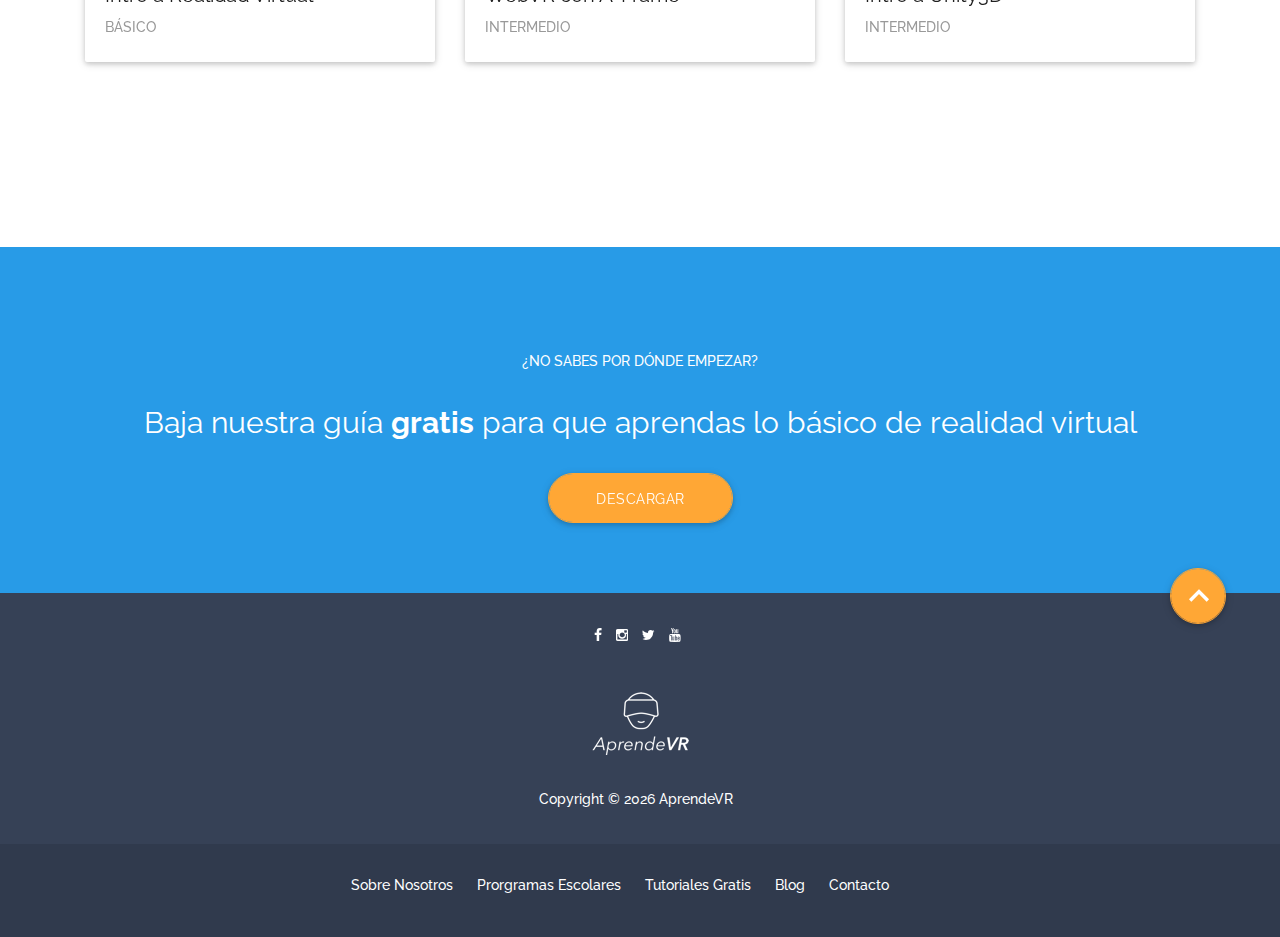
==== commit 0b4f8aad: "Drafted Programs Page" ====
--- a/index.html
+++ b/index.html
@@ -61,7 +61,7 @@
         <div id="materialize-menu" class="menuzord">
 
           <!--logo start-->
-          <a href="index.html" class="logo-brand">
+          <a href="/" class="logo-brand">
             <img class="logo-dark" src="assets/img/logo-blue.png" alt="" />
           </a>
           <!--logo end-->
@@ -278,60 +278,39 @@
 
             <div class="card">
               <div class="card-image waves-effect waves-block waves-light">
-                <img class="activator" src="assets/img/creative/courses/intro.jpg" alt="image">
+                <img class="activator" src="assets/img/cospaces-tut2.jpg" alt="image">
               </div>
               <div class="card-content">
-                <span class="card-title activator">Intro a Realidad Virtual <i class="fa fa-ellipsis-v right"></i></span>
+                <span class="card-title activator">Intro a Realidad Virtual</span>
                 <p><a href="#">Básico</a></p>
               </div>
-              <div class="card-reveal">
-                <span class="card-title">Intro a Realidad Virtual <i class="material-icons right">&#xE5CD;</i></span>
-                <p><a href="#">Básico</a></p>
-                <p>Authoritatively grow quality technologies for strategic sources. Dramatically evolve front-end services for functional e-markets. Credibly parallel task multifunctional methods.</p>
-                <a href="#" class="readmore">Conoce Más</a>
-              </div>
-            </div>
-            <!-- /.card -->
-          </div>
-          <!-- /.portfolio-item -->
+            </div>
+          </div>
 
           <div class="portfolio-item" data-groups='["all", "intermedio"]'>
 
             <div class="card">
               <div class="card-image waves-effect waves-block waves-light">
-                <img class="activator" src="assets/img/creative/courses/intro.png" alt="image">
+                <img class="activator" src="assets/img/aframe-tut2.jpg" alt="image">
               </div>
               <div class="card-content">
-                <span class="card-title activator">WebVR con A-Frame <i class="fa fa-ellipsis-v right"></i></span>
+                <span class="card-title activator">WebVR con A-Frame</span>
                 <p><a href="#">Intermedio</a></p>
               </div>
-              <div class="card-reveal">
-                <span class="card-title">WebVR con A-Frame <i class="material-icons right">&#xE5CD;</i></span>
-                <p><a href="#">Intermedio</a></p>
-                <p>Authoritatively grow quality technologies for strategic sources. Dramatically evolve front-end services for functional e-markets. Credibly parallel task multifunctional methods.</p>
-                <a href="#" class="readmore">Conoce Más</a>
-              </div>
-            </div>
-            <!-- /.card -->
-          </div>
-          <!-- /.portfolio-item -->
+            </div>
+
+          </div>
 
           <div class="portfolio-item" data-groups='["all", "intermedio"]'>
 
             <div class="card">
               <div class="card-image waves-effect waves-block waves-light">
-                <img class="activator" src="assets/img/creative/courses/intro.png" alt="image">
+                <img class="activator" src="assets/img/unity-tut2.jpg" alt="image">
               </div>
               <div class="card-content">
-                <span class="card-title activator">Intro a Unity3D <i class="fa fa-ellipsis-v right"></i></span>
+                <span class="card-title activator">Intro a Unity3D</span>
                 <p><a href="#">Intermedio</a></p>
               </div>
-              <div class="card-reveal">
-                <span class="card-title">Intro a Unity3D <i class="material-icons right">&#xE5CD;</i></span>
-                <p><a href="#">Intermedio</a></p>
-                <p>Authoritatively grow quality technologies for strategic sources. Dramatically evolve front-end services for functional e-markets. Credibly parallel task multifunctional methods.</p>
-                <a href="#" class="readmore">Conoce Más</a>
-              </div>
             </div>
             <!-- /.card -->
           </div>
@@ -342,7 +321,7 @@
       <!-- portfolio-container -->
 
     </div>
-    <!-- /.container -->
+
   </section>
 
   <div class="promo-box blue-bg ptb-70">
@@ -358,80 +337,6 @@
     </div>
   </div>
 
-<!--
-  <footer class="footer footer-one">
-    <div class="primary-footer footer-bg">
-      <div class="container">
-        <a href="#top" class="page-scroll btn-floating btn-large btn-orange back-top waves-effect waves-light" data-section="#top">
-          <i class="material-icons">&#xE316;</i>
-        </a>
-
-        <div class="row">
-          <div class="col-md-4 widget clearfix text-center">
-            <img src="assets/img/creative/logo-white.png" alt="">
-
-            <h2 class="white-text pt-50">Subscríbete Para Noticias</h2>
-
-            <form>
-              <div class="form-group clearfix">
-                <label class="sr-only" for="subscribe">Entra su email</label>
-                <input type="email" class="form-control" id="subscribe" placeholder="Email address">
-                <button type="submit" class="tt-animate ltr"><i class="fa fa-long-arrow-right"></i></button>
-              </div>
-            </form>
-
-            <ul class="social-link tt-animate ltr">
-              <li><a href="https://facebook.com/aprendevr"><i class="fa fa-facebook"></i></a></li>
-              <li><a href="javascript:void(0)"><i class="fa fa-twitter"></i></a></li>
-              <li><a href="javascript:void(0)"><i class="fa fa-instagram"></i></a></li>
-            </ul>
-          </div>
-
-          <div class="col-md-2 col-md-offset-1 widget">
-            <h2 class="white-text">AprendeVR</h2>
-
-            <ul class="footer-list">
-              <li><a href="javascript:void(0)">AprendeVR Kit</a></li>
-              <li><a href="#programas">Programas Escolares</a></li>
-              <li><a href="javascript:void(0)">Talleres Presenciales</a>
-                <li><a href="#cursos">Cursos en Línea</a></li>
-            </ul>
-          </div>
-
-          <div class="col-md-2 widget">
-            <h2 class="white-text">Recursos</h2>
-
-            <ul class="footer-list">
-              <li><a href="blog.html">Blog</a></li>
-              <li><a href="javascript:void(0)">Tutoriales Gratis</a></li>
-              <li><a href="javascript:void(0)">Historias de Éxito</a></li>
-              <li><a href="javascript:void(0)">Aplicaciones de VR</a></li>
-            </ul>
-          </div>
-
-          <div class="col-md-2 widget">
-            <h2 class="white-text">Compañía</h2>
-
-            <ul class="footer-list">
-              <li><a href="javascript:void(0)">Sobre Nosotros</a></li>
-              <li><a href="javascript:void(0)">Preguntas Frecuentes</a></li>
-              <li><a href="javascript:void(0)">Prensa</a></li>
-              <li><a href="javascript:void(0)">Contacto</a></li>
-            </ul>
-          </div>
-        </div>
-      </div>
-    </div>
-
-    <div class="secondary-footer dark-footer-bg">
-      <div class="container text-center">
-        <span class="white-text">Copyright &copy; <script>document.write(new Date().getFullYear())</script> AprendeVR &nbsp; | &nbsp; <a href="javascript:void(0)" class="copy-text-blue">Términos y Condiciones</a> &nbsp; | &nbsp; <a href="javascript:void(0)" class="copy-text-blue">Política de Privacidad</a> &nbsp;</span>
-      </div>
-    </div>
-
-  </footer> -->
-
-
   <footer class="footer">
     <div class="footer-bg">
       <div class="container ptb-30">
@@ -448,7 +353,7 @@
             <li><a href="#"><i class="fa fa-youtube white-text"></i></a></li>
           </ul>
         </div>
-        <!-- /social-links-wrap -->
+
         <div class="text-center ptb-30">
           <img src="assets/img/creative/logo-white.png" alt="">
 
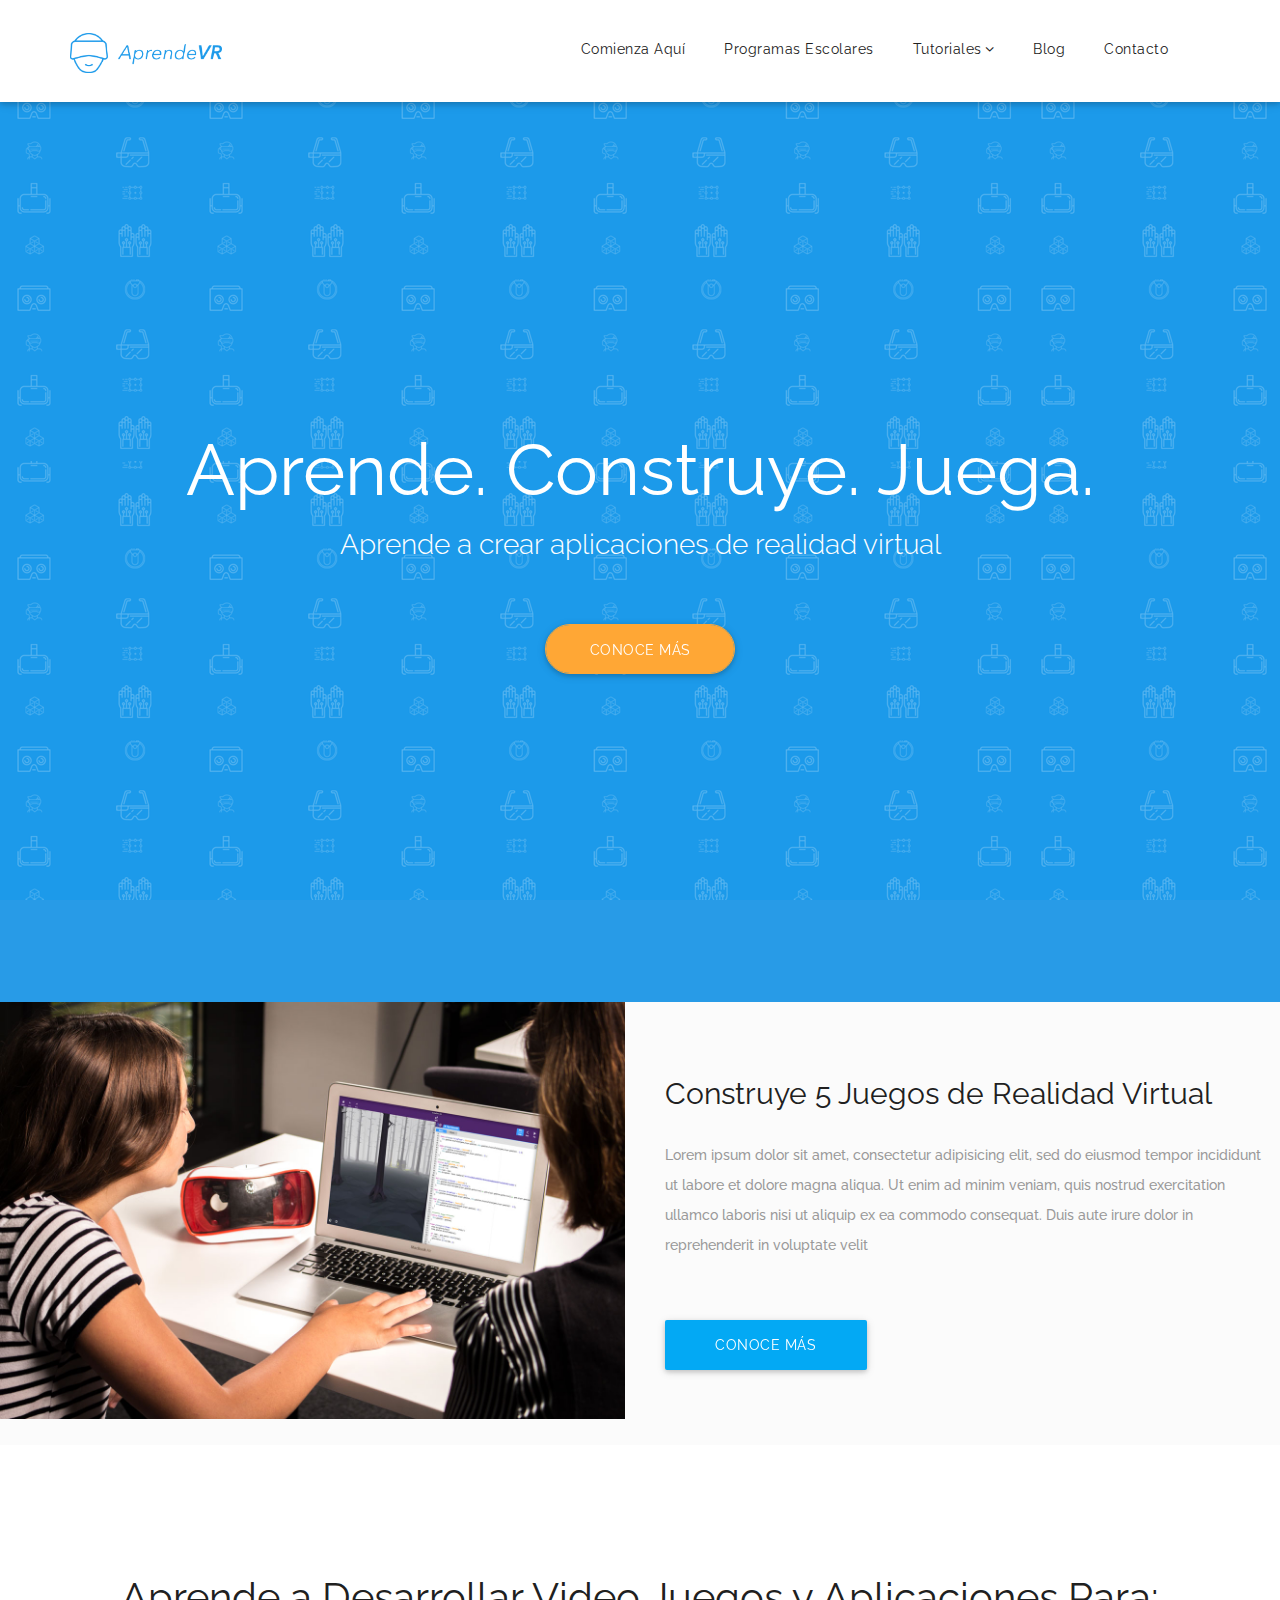
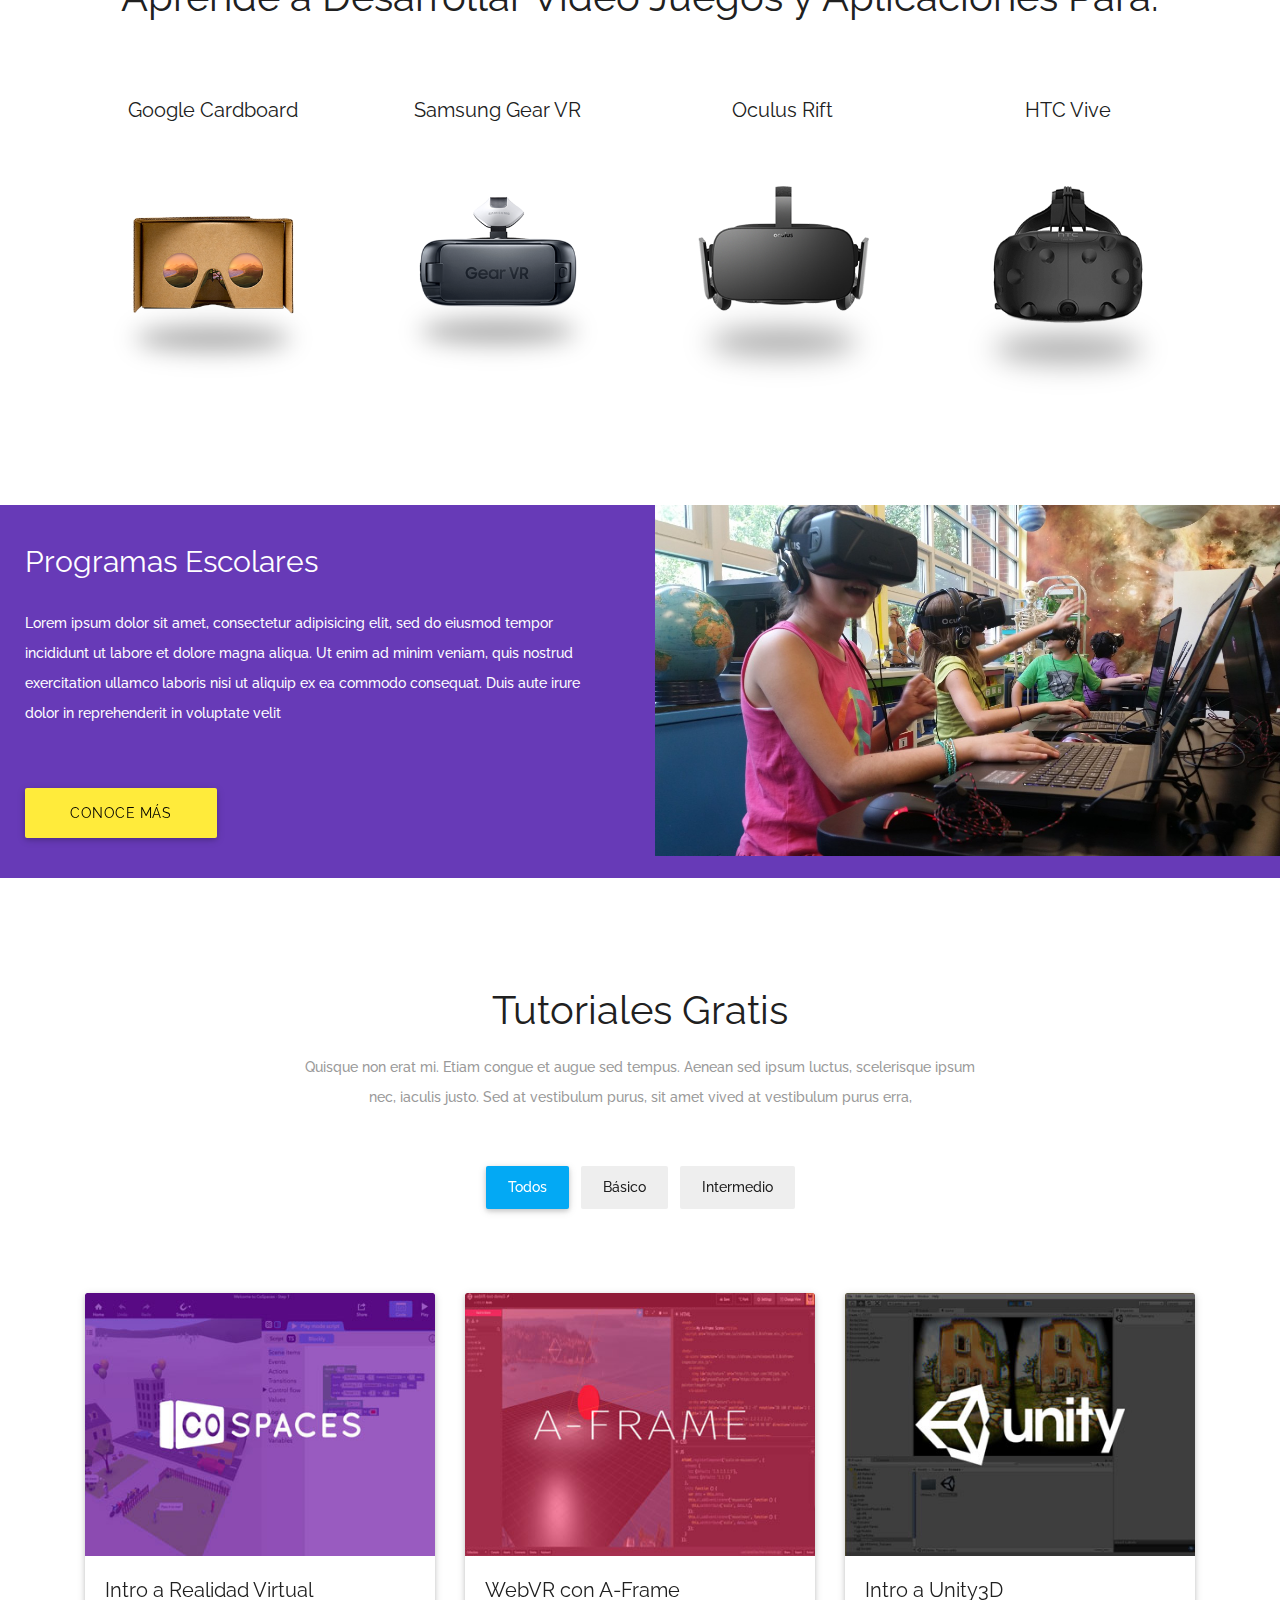
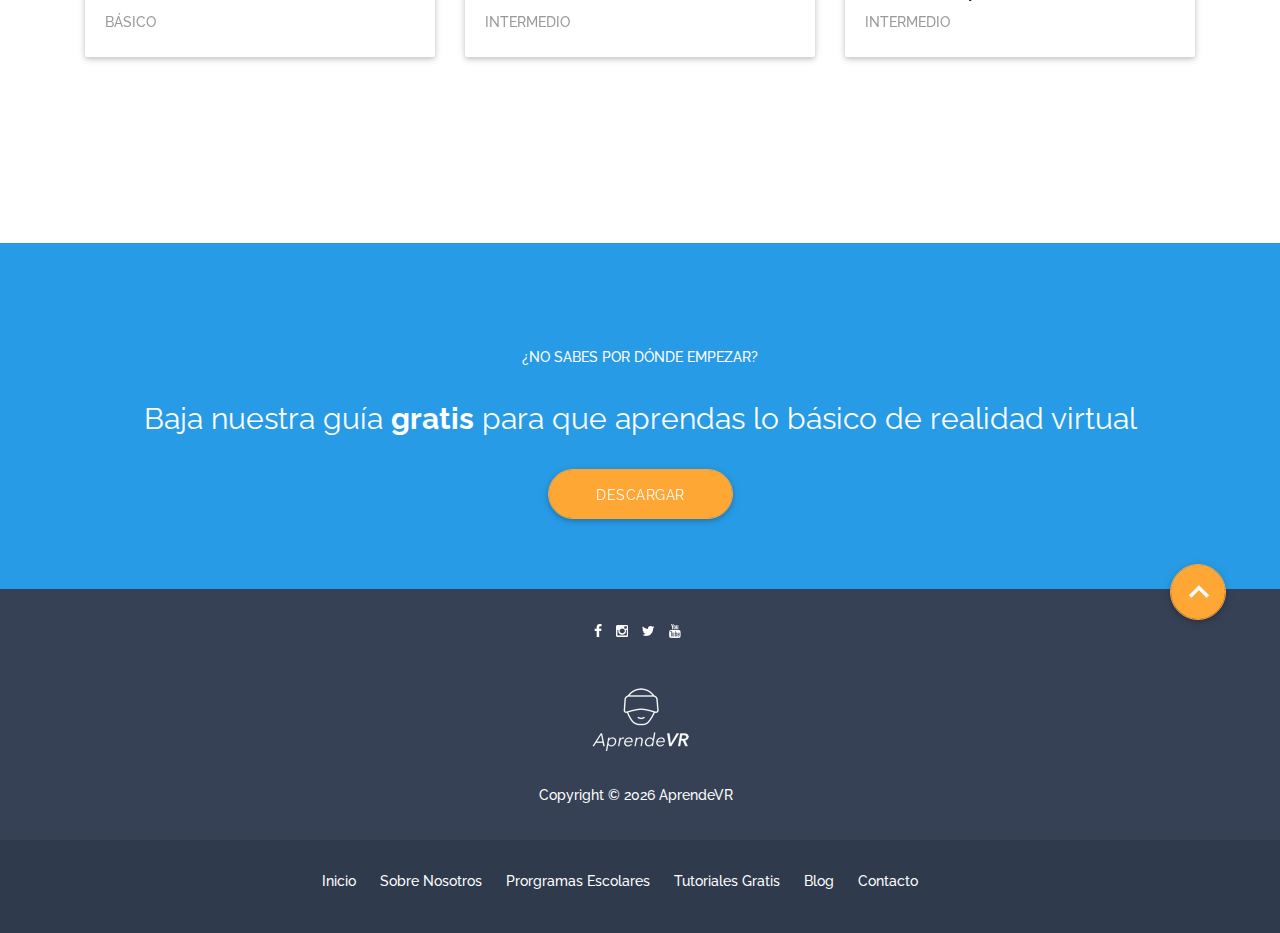
==== commit 2bb7d49d: "Finished Programs Page" ====
--- a/index.html
+++ b/index.html
@@ -69,7 +69,7 @@
           <!-- menu start-->
           <ul class="menuzord-menu pull-right">
             <li><a href="/comenzar">Comienza Aquí</a></li>
-            <li><a href="#programas">Programas Escolares</a>
+            <li><a href="/programas">Programas Escolares</a>
               <!-- <ul class="dropdown">
                                     <li><a href="javascript:void(0)">ExperienceVR</a></li>
                                     <li><a href="javascript:void(0)">ExploreVR</a></li>
@@ -77,14 +77,14 @@
                                     <li><a href="javascript:void(0)">TeachVR</a></li>
                                 </ul> -->
             </li>
-            <li><a href="#cursos">Tutoriales</a>
+            <li><a href="/tutoriales">Tutoriales</a>
               <ul class="dropdown">
                 <li><a href="javascript:void(0)">CoSpaces</a></li>
                 <li><a href="javascript:void(0)">Unity3D</a></li>
                 <li><a href="javascript:void(0)">WebVR</a></li>
               </ul>
             </li>
-            <li><a href="blog.html">Blog</a>
+            <li><a href="/blog">Blog</a>
               <li><a href="/contacto">Contacto</a></li>
           </ul>
           <!-- menu end-->
@@ -125,91 +125,47 @@
 
   </section>
 
-  <section class="section-padding">
-    <div class="container">
-
-      <div class="text-center mb-80">
-        <h2 class="section-title">Aprende a Desarrollar Video Juegos y Aplicaciones Para:</h2>
-        <!-- <p class="section-sub">Quisque non erat mi. Etiam congue et augue sed tempus. Aenean sed ipsum luctus, scelerisque ipsum nec, iaculis justo. Sed at vestibulum purus, sit amet viverra diam nulla ac nisi rhoncus.</p> -->
-      </div>
-
-      <div class="col-md-3 col-sm-6">
-        <div class="featured-box border-right text-center">
-          <div class="featured-wrapper">
-            <div class="intro-header">
-              <h2>Google Cardboard</h2>
-              <img class="headset-img pt-50" src="assets/img/creative/headsets/google-cardboard.png" alt="">
-            </div>
-
-            <div class="content">
-              <a href="javascript:void(0)" class="btn waves-effect waves-light mt-30 btn-orange program-btn">Conoce Más</a>
-            </div>
+    <section class="section-padding">
+      <div class="container">
+
+        <div class="text-center mb-80">
+          <h2 class="section-title">Aprende a Desarrollar Video Juegos y Aplicaciones Para:</h2>
+          <!-- <p class="section-sub">Quisque non erat mi. Etiam congue et augue sed tempus. Aenean sed ipsum luctus, scelerisque ipsum nec, iaculis justo. Sed at vestibulum purus, sit amet viverra diam nulla ac nisi rhoncus.</p> -->
+        </div>
+
+        <div class="col-md-3 col-sm-6 text-center">
+              <div class="intro-header">
+                <h2>Google Cardboard</h2>
+                <img class="headset-img pt-50 mt-30" src="assets/img/headsets/vr-cardboard.png" alt="">
+              </div>
+        </div>
+
+        <div class="col-md-3 col-sm-6 text-center">
+              <div class="intro-header">
+                <h2>Samsung Gear VR</h2>
+                <img class="headset-img pt-50 mt-10" src="assets/img/headsets/vr-gearvr.png" alt="">
+              </div>
+        </div>
+
+        <div class="col-md-3 col-sm-6 text-center">
+              <div class="intro-header">
+                <h2>Oculus Rift</h2>
+                <img class="headset-img pt-50" src="assets/img/headsets/vr-oculus.png" alt="">
+              </div>
+        </div>
+
+        <div class="col-md-3 col-sm-6 text-center">
+          <div class="intro-header">
+            <h2>HTC Vive</h2>
+            <img class="headset-img pt-50" src="assets/img/headsets/vr-vive.png" alt="">
           </div>
-          <!-- /.featured-wrapper -->
-        </div>
-        <!-- /.featured-box  -->
-      </div>
-      <!-- /.col-md-3 -->
-
-      <div class="col-md-3 col-sm-6">
-        <div class="featured-box border-right text-center">
-          <div class="featured-wrapper">
-            <div class="intro-header">
-              <h2>Samsung Gear VR</h2>
-              <img class="headset-img pt-50" src="assets/img/creative/headsets/samsung-gearvr.png" alt="">
-            </div>
-
-            <div class="content">
-              <a href="javascript:void(0)" class="btn waves-effect waves-light mt-30 btn-orange program-btn">Conoce Más</a>
-            </div>
-          </div>
-          <!-- /.featured-wrapper -->
-        </div>
-        <!-- /.featured-box  -->
-      </div>
-      <!-- /.col-md-3 -->
-
-      <div class="col-md-3 col-sm-6">
-        <div class="featured-box border-right text-center">
-          <div class="featured-wrapper">
-            <div class="intro-header">
-              <h2>Oculus Rift</h2>
-              <img class="headset-img pt-50" src="assets/img/creative/headsets/oculus-rift.png" alt="">
-            </div>
-
-            <div class="content">
-              <a href="javascript:void(0)" class="btn waves-effect waves-light mt-30 btn-orange program-btn">Conoce Más</a>
-            </div>
-          </div>
-          <!-- /.featured-wrapper -->
-        </div>
-        <!-- /.featured-box  -->
-      </div>
-      <!-- /.col-md-3 -->
-
-      <div class="col-md-3 col-sm-6">
-        <div class="featured-box border-right text-center">
-          <div class="featured-wrapper">
-            <div class="intro-header">
-              <h2>HTC Vive</h2>
-              <img class="headset-img pt-50" src="assets/img/creative/headsets/htc-vive.png" alt="">
-            </div>
-
-            <div class="content">
-              <a href="javascript:void(0)" class="btn waves-effect waves-light mt-30 btn-orange program-btn">Conoce Más</a>
-            </div>
-          </div>
-          <!-- /.featured-wrapper -->
-        </div>
-        <!-- /.featured-box  -->
-      </div>
-      <!-- /.col-md-3 -->
-
-    </div>
-    <!-- /.row -->
-    </div>
-    <!-- /.container -->
-  </section>
+        </div>
+
+      </div>
+    </section>
+
+
+
 
   <section class="row brand-bg" style="margin-bottom:0px !important">
     <img class="img-responsive mb-sm-30 col-md-6 col-md-push-6" src="assets/img/vrclassroom.jpg" alt="">
@@ -221,40 +177,6 @@
     </div>
   </section>
 
-  <!-- <div class="text-center brand-bg" id="programas">
-    <div class="container">
-      <div class="col-md-12 text-center">
-        <h2 class="section-title white-text text-uppercase mt-50">Programas Escolares</h2>
-        <p class="white-text">Quisque non erat mi. Etiam congue et augue sed tempus. Aenean sed ipsum luctus, scelerisque ipsum nec, iaculis justo. Sed at vestibulum purus, sit amet viverra diam. Nulla ac nisi rhoncus, faucibus leo id, consequat mauris.</p>
-      </div>
-
-      <div class="row mtb-50">
-
-        <div class="col-sm-6">
-          <div class="featured-item feature-icon">
-            <div class="desc">
-              <i class="material-icons white-text program-icons">&#xE869;</i>
-              <h2 class="white-text ptb-30">CreateVR</h2>
-            </div>
-          </div>
-        </div>
-
-        <div class="col-sm-6">
-          <div class="featured-item feature-icon">
-            <div class="desc">
-              <i class="material-icons white-text program-icons">&#xE7FB;</i>
-              <h2 class="white-text ptb-30">TeachVR</h2>
-            </div>
-          </div>
-        </div>
-
-        <a href="javascript:void(0)" class="btn waves-effect yellow black-text waves-light col-md-2 col-md-offset-5 col-xs-12">Conoce Más</a>
-
-      </div>
-
-    </div>
-  </div> -->
-
   <section class="section-padding">
     <div class="container">
 
@@ -375,9 +297,10 @@
     <div class="secondary-footer dark-footer-bg">
       <div class="text-center">
         <ul class="white-text footer-nav" style="">
+          <li class="footer-nav"><a class="white-text" href="/">Inicio</a></li>
           <li class="footer-nav"><a class="white-text" href="/comenzar">Sobre Nosotros</a></li>
-          <li class="footer-nav"><a class="white-text" href="javascript:void(0)">Prorgramas Escolares</a></li>
-          <li class="footer-nav"><a class="white-text" href="javascript:void(0)">Tutoriales Gratis</a></li>
+          <li class="footer-nav"><a class="white-text" href="/programas">Prorgramas Escolares</a></li>
+          <li class="footer-nav"><a class="white-text" href="/tutoriales">Tutoriales Gratis</a></li>
           <li class="footer-nav"><a class="white-text" href="/blog">Blog</a></li>
           <li class="footer-nav"><a class="white-text" href="/contacto">Contacto</a></li>
         </ul>
--- a/style.css
+++ b/style.css
@@ -1120,7 +1120,7 @@
     background-image: url("assets/img/3droom.jpg");
 }
 .banner-11 {
-    background-image: url("assets/img/banner/banner-11.jpg");
+    background-image: url("assets/img/vrclassroom.jpg");
 }
 .banner-12 {
     background-image: url("assets/img/banner/banner-12.jpg");
--- a/assets/css/skins/creative.css
+++ b/assets/css/skins/creative.css
@@ -178,7 +178,7 @@
 }
 
 .headset-img {
-	width: 100px;
+	width: 200px;
 	height: auto;
 }
 
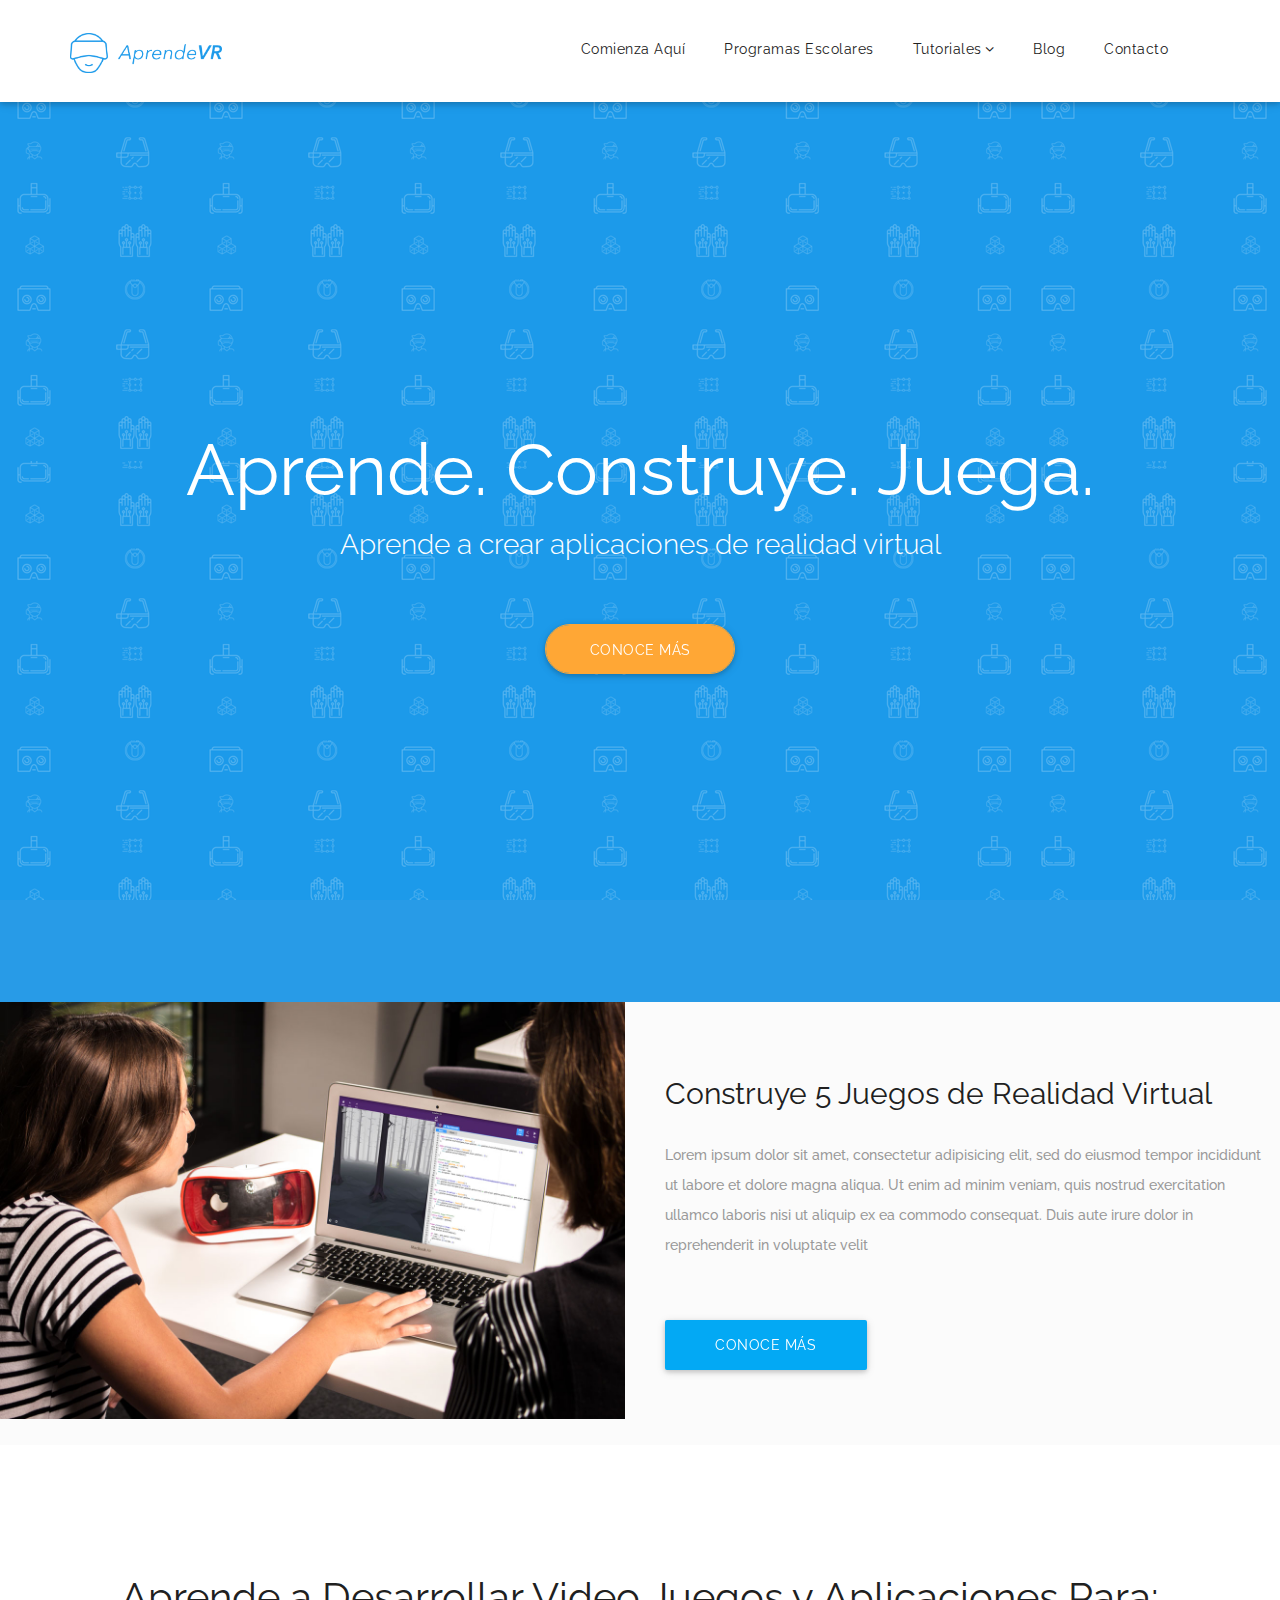
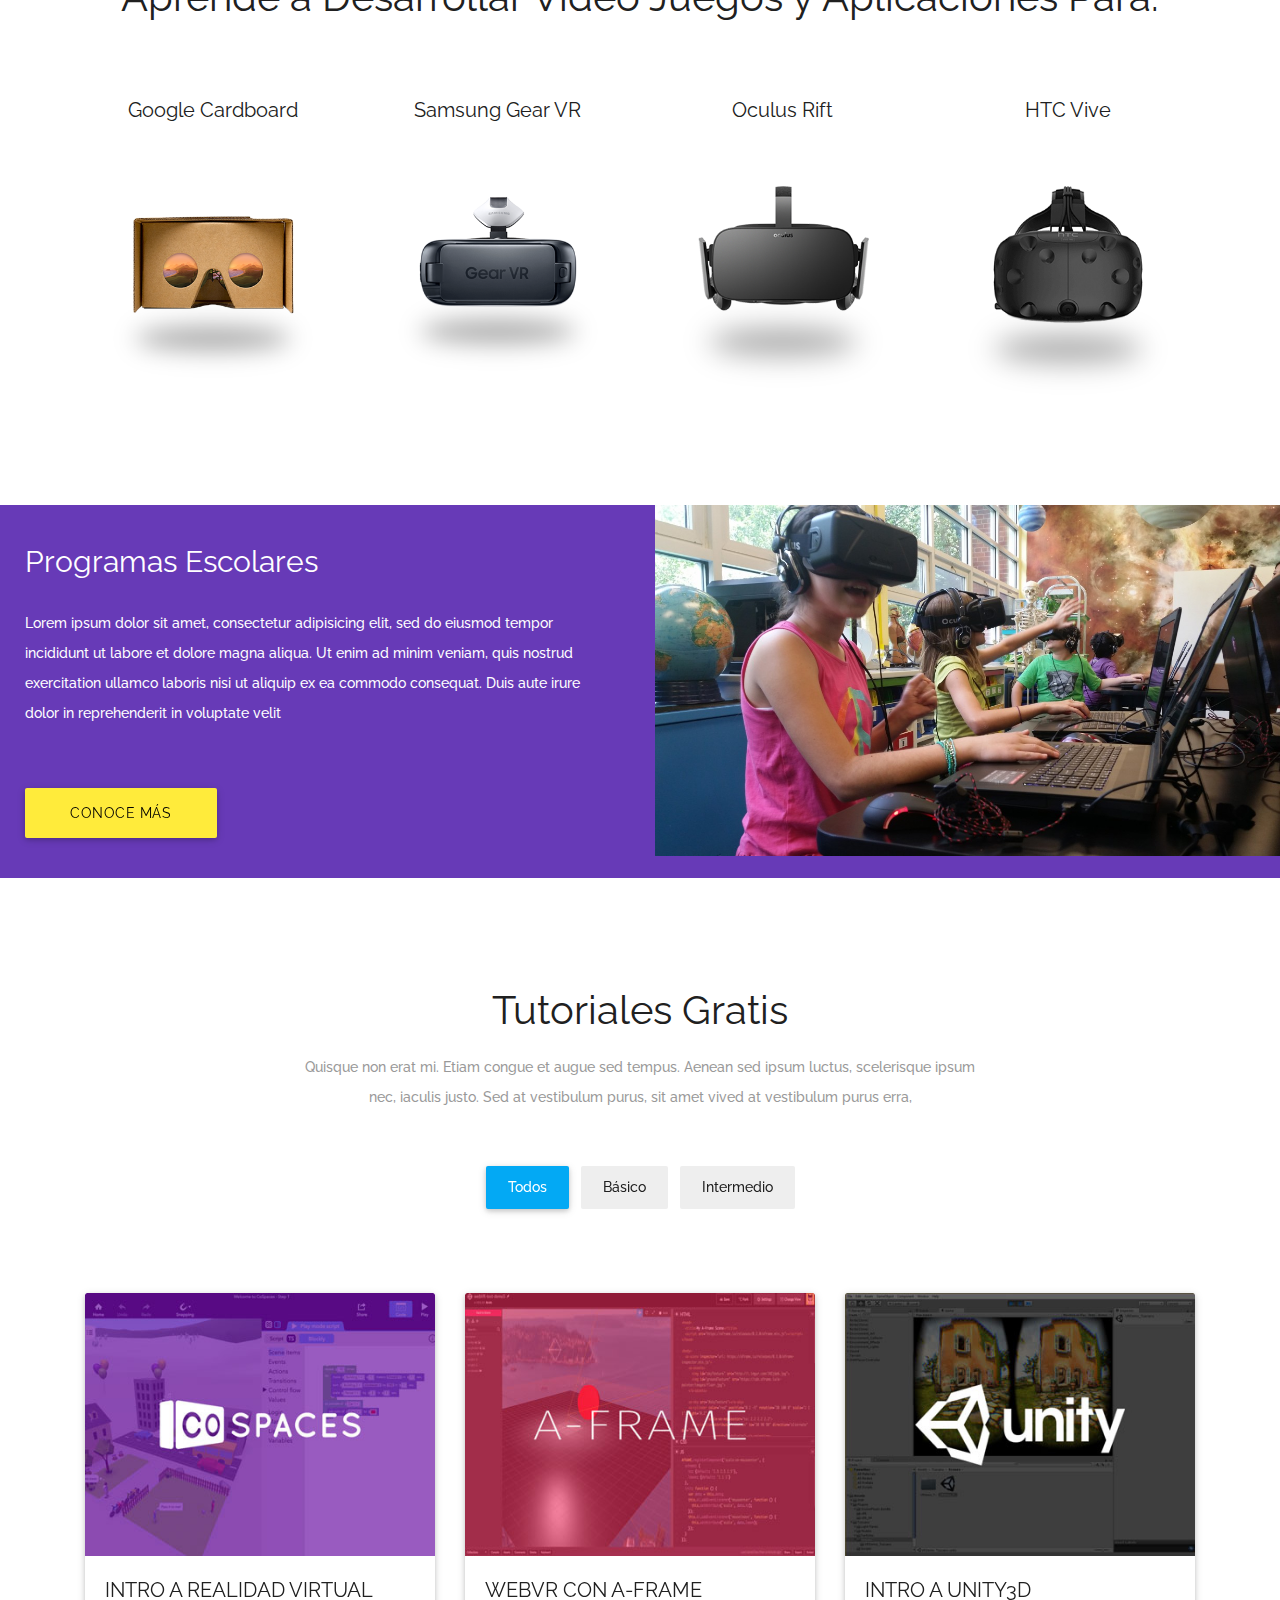
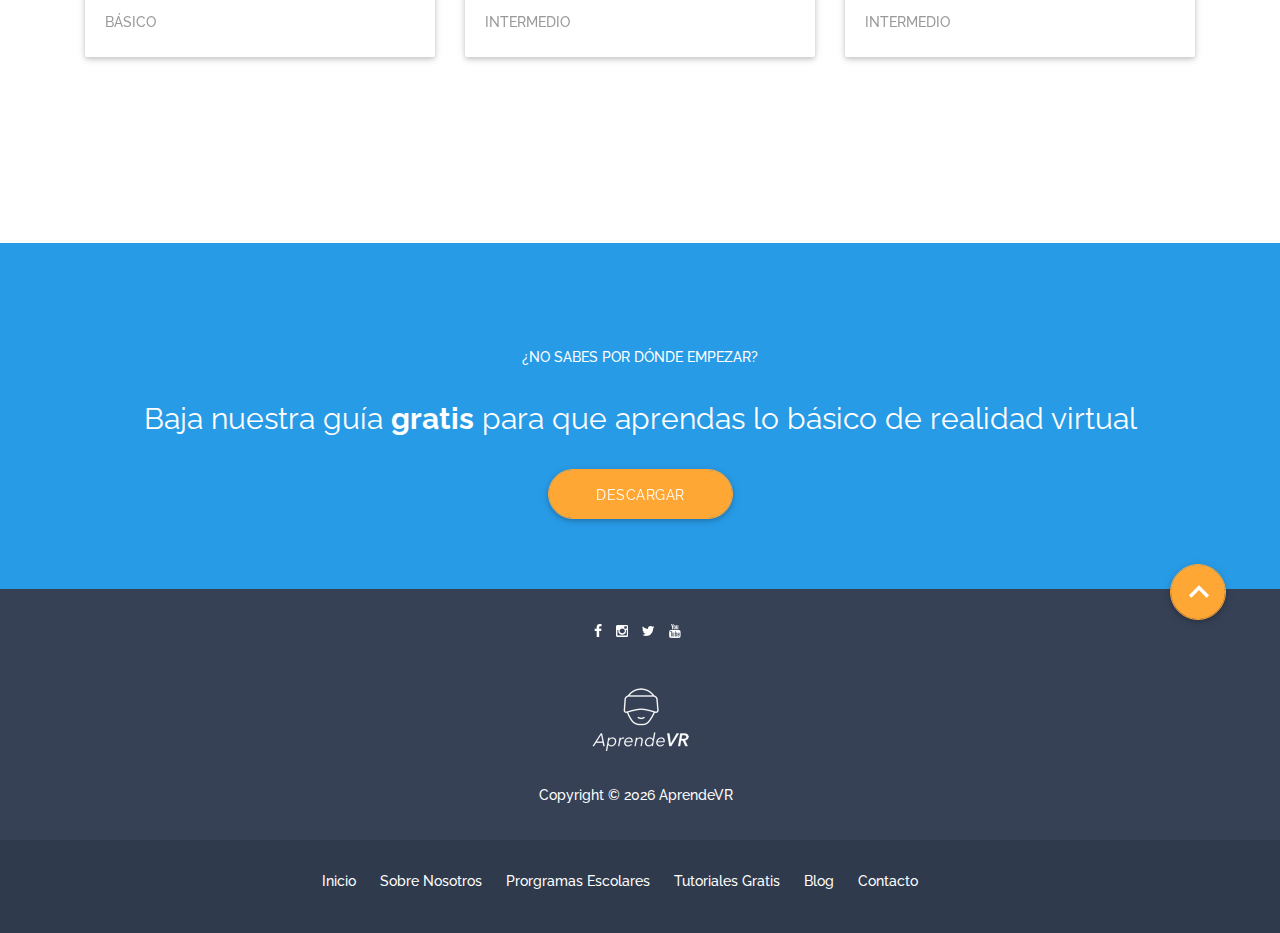
==== commit 8977b1ce: "Added Tutorial Landing Pages" ====
--- a/index.html
+++ b/index.html
@@ -40,7 +40,6 @@
   <!-- Creative CSS -->
   <link href="assets/css/skins/creative.css" rel="stylesheet">
 
-
   <!-- HTML5 shim and Respond.js for IE8 support of HTML5 elements and media queries -->
   <!-- WARNING: Respond.js doesn't work if you view the page via file:// -->
   <!--[if lt IE 9]>
@@ -79,9 +78,9 @@
             </li>
             <li><a href="/tutoriales">Tutoriales</a>
               <ul class="dropdown">
-                <li><a href="javascript:void(0)">CoSpaces</a></li>
-                <li><a href="javascript:void(0)">Unity3D</a></li>
-                <li><a href="javascript:void(0)">WebVR</a></li>
+                <li><a href="/cospaces">CoSpaces</a></li>
+                <li><a href="/unity">Unity3D</a></li>
+                <li><a href="/aframe">WebVR</a></li>
               </ul>
             </li>
             <li><a href="/blog">Blog</a>
@@ -125,44 +124,44 @@
 
   </section>
 
-    <section class="section-padding">
-      <div class="container">
-
-        <div class="text-center mb-80">
-          <h2 class="section-title">Aprende a Desarrollar Video Juegos y Aplicaciones Para:</h2>
-          <!-- <p class="section-sub">Quisque non erat mi. Etiam congue et augue sed tempus. Aenean sed ipsum luctus, scelerisque ipsum nec, iaculis justo. Sed at vestibulum purus, sit amet viverra diam nulla ac nisi rhoncus.</p> -->
-        </div>
-
-        <div class="col-md-3 col-sm-6 text-center">
-              <div class="intro-header">
-                <h2>Google Cardboard</h2>
-                <img class="headset-img pt-50 mt-30" src="assets/img/headsets/vr-cardboard.png" alt="">
-              </div>
-        </div>
-
-        <div class="col-md-3 col-sm-6 text-center">
-              <div class="intro-header">
-                <h2>Samsung Gear VR</h2>
-                <img class="headset-img pt-50 mt-10" src="assets/img/headsets/vr-gearvr.png" alt="">
-              </div>
-        </div>
-
-        <div class="col-md-3 col-sm-6 text-center">
-              <div class="intro-header">
-                <h2>Oculus Rift</h2>
-                <img class="headset-img pt-50" src="assets/img/headsets/vr-oculus.png" alt="">
-              </div>
-        </div>
-
-        <div class="col-md-3 col-sm-6 text-center">
-          <div class="intro-header">
-            <h2>HTC Vive</h2>
-            <img class="headset-img pt-50" src="assets/img/headsets/vr-vive.png" alt="">
-          </div>
-        </div>
-
-      </div>
-    </section>
+  <section class="section-padding">
+    <div class="container">
+
+      <div class="text-center mb-80">
+        <h2 class="section-title">Aprende a Desarrollar Video Juegos y Aplicaciones Para:</h2>
+        <!-- <p class="section-sub">Quisque non erat mi. Etiam congue et augue sed tempus. Aenean sed ipsum luctus, scelerisque ipsum nec, iaculis justo. Sed at vestibulum purus, sit amet viverra diam nulla ac nisi rhoncus.</p> -->
+      </div>
+
+      <div class="col-md-3 col-sm-6 text-center">
+        <div class="intro-header">
+          <h2>Google Cardboard</h2>
+          <img class="grow headset-img pt-50 mt-30" src="assets/img/headsets/vr-cardboard.png" alt="">
+        </div>
+      </div>
+
+      <div class="col-md-3 col-sm-6 text-center">
+        <div class="intro-header">
+          <h2>Samsung Gear VR</h2>
+          <img class="grow headset-img pt-50 mt-10" src="assets/img/headsets/vr-gearvr.png" alt="">
+        </div>
+      </div>
+
+      <div class="col-md-3 col-sm-6 text-center">
+        <div class="intro-header">
+          <h2>Oculus Rift</h2>
+          <img class="grow headset-img pt-50" src="assets/img/headsets/vr-oculus.png" alt="">
+        </div>
+      </div>
+
+      <div class="col-md-3 col-sm-6 text-center">
+        <div class="intro-header">
+          <h2>HTC Vive</h2>
+          <img class="grow headset-img pt-50" src="assets/img/headsets/vr-vive.png" alt="">
+        </div>
+      </div>
+
+    </div>
+  </section>
 
 
 
@@ -173,7 +172,7 @@
       <h2 class="font-30 mb-30 white-text">Programas Escolares</h2>
       <p class="white-text">Lorem ipsum dolor sit amet, consectetur adipisicing elit, sed do eiusmod tempor incididunt ut labore et dolore magna aliqua. Ut enim ad minim veniam, quis nostrud exercitation ullamco laboris nisi ut aliquip ex ea commodo consequat. Duis aute irure
         dolor in reprehenderit in voluptate velit</p>
-      <a href="javascript:void(0)" class="btn yellow black-text waves-effect waves-light mt-30 mb-sm-30 col-md-4 col-xs-12">Conoce Más</a>
+      <a href="/programas" class="btn yellow black-text waves-effect waves-light mt-30 mb-sm-30 col-md-4 col-xs-12">Conoce Más</a>
     </div>
   </section>
 
@@ -196,51 +195,54 @@
 
         <div class="portfolio portfolio-with-title col-3 gutter mtb-50">
 
-          <div class="portfolio-item" data-groups='["all", "basico"]'>
-
-            <div class="card">
-              <div class="card-image waves-effect waves-block waves-light">
-                <img class="activator" src="assets/img/cospaces-tut2.jpg" alt="image">
-              </div>
-              <div class="card-content">
-                <span class="card-title activator">Intro a Realidad Virtual</span>
-                <p><a href="#">Básico</a></p>
+          <a href="/cospaces">
+            <div class="portfolio-item" data-groups='["all", "basico"]'>
+
+              <div class="card">
+                <div class="card-image waves-effect waves-block waves-light">
+                  <img class="activator" src="assets/img/cospaces-tut2.jpg" alt="image">
+                </div>
+                <div class="card-content">
+                  <span class="card-title activator">Intro a Realidad Virtual</span>
+                  <p><a style="margin-right:0px!important" href="/cospaces">Básico</a></p>
+                </div>
               </div>
             </div>
-          </div>
-
-          <div class="portfolio-item" data-groups='["all", "intermedio"]'>
-
-            <div class="card">
-              <div class="card-image waves-effect waves-block waves-light">
-                <img class="activator" src="assets/img/aframe-tut2.jpg" alt="image">
-              </div>
-              <div class="card-content">
-                <span class="card-title activator">WebVR con A-Frame</span>
-                <p><a href="#">Intermedio</a></p>
+          </a>
+
+          <a href="/aframe">
+            <div class="portfolio-item" data-groups='["all", "intermedio"]'>
+
+              <div class="card">
+                <div class="card-image waves-effect waves-block waves-light">
+                  <img class="activator" src="assets/img/aframe-tut2.jpg" alt="image">
+                </div>
+                <div class="card-content">
+                  <span class="card-title activator">WebVR con A-Frame</span>
+                  <p><a href="/aframe">Intermedio</a></p>
+                </div>
               </div>
             </div>
-
-          </div>
-
-          <div class="portfolio-item" data-groups='["all", "intermedio"]'>
-
-            <div class="card">
-              <div class="card-image waves-effect waves-block waves-light">
-                <img class="activator" src="assets/img/unity-tut2.jpg" alt="image">
-              </div>
-              <div class="card-content">
-                <span class="card-title activator">Intro a Unity3D</span>
-                <p><a href="#">Intermedio</a></p>
+          </a>
+
+          <a href="/unity">
+            <div class="portfolio-item" data-groups='["all", "intermedio"]'>
+
+              <div class="card">
+                <div class="card-image waves-effect waves-block waves-light">
+                  <img class="activator" src="assets/img/unity-tut2.jpg" alt="image">
+                </div>
+                <div class="card-content">
+                  <span class="card-title activator">Intro a Unity3D</span>
+                  <p><a href="/unity">Intermedio</a></p>
+                </div>
               </div>
             </div>
-            <!-- /.card -->
-          </div>
-          <!-- /.portfolio-item -->
-        </div>
-        <!-- /.portfolio -->
-      </div>
-      <!-- portfolio-container -->
+          </a>
+
+        </div>
+
+      </div>
 
     </div>
 
@@ -262,7 +264,7 @@
   <footer class="footer">
     <div class="footer-bg">
       <div class="container ptb-30">
-        <a href="#top" class="page-scroll btn-floating btn-large btn-orange back-top waves-effect waves-light" data-section="#top"  style="top:-25px !important">
+        <a href="#top" class="page-scroll btn-floating btn-large btn-orange back-top waves-effect waves-light" data-section="#top" style="top:-25px !important">
           <i class="material-icons">&#xE316;</i>
         </a>
 
@@ -286,7 +288,7 @@
 
         </div>
 
-          <!-- /.col-md-3 -->
+        <!-- /.col-md-3 -->
 
         <!-- /.row -->
       </div>
--- a/style.css
+++ b/style.css
@@ -2316,3 +2316,19 @@
 #preloader .progress .indeterminate{
     background:#03a9f4;
 }
+
+.grow:hover{
+    transform: scale(1.5,1.5);
+    -webkit-transform: scale(1.5,1.5);
+    -moz-transform: scale(1.5,1.5);
+    -o-transform: scale(1.5,1.5);
+    height: auto;
+    transition: .5s all cubic-bezier(0.39, 0.575, 0.565, 1);
+    -webkit-    transition: .5s all cubic-bezier(0.39, 0.575, 0.565, 1);
+    -moz-transition: .5s all cubic-bezier(0.39, 0.575, 0.565, 1);
+    -o-transition: .5s all cubic-bezier(0.39, 0.575, 0.565, 1);
+}
+
+.card a {
+  margin-right: 0px !important;
+}
--- a/assets/css/skins/creative.css
+++ b/assets/css/skins/creative.css
@@ -192,6 +192,10 @@
 
 .blue-bg {
 	background-color: #289be7;
+}
+
+.aframe-bg {
+	background-color: #EF2D5E;
 }
 
 .footer-bg {
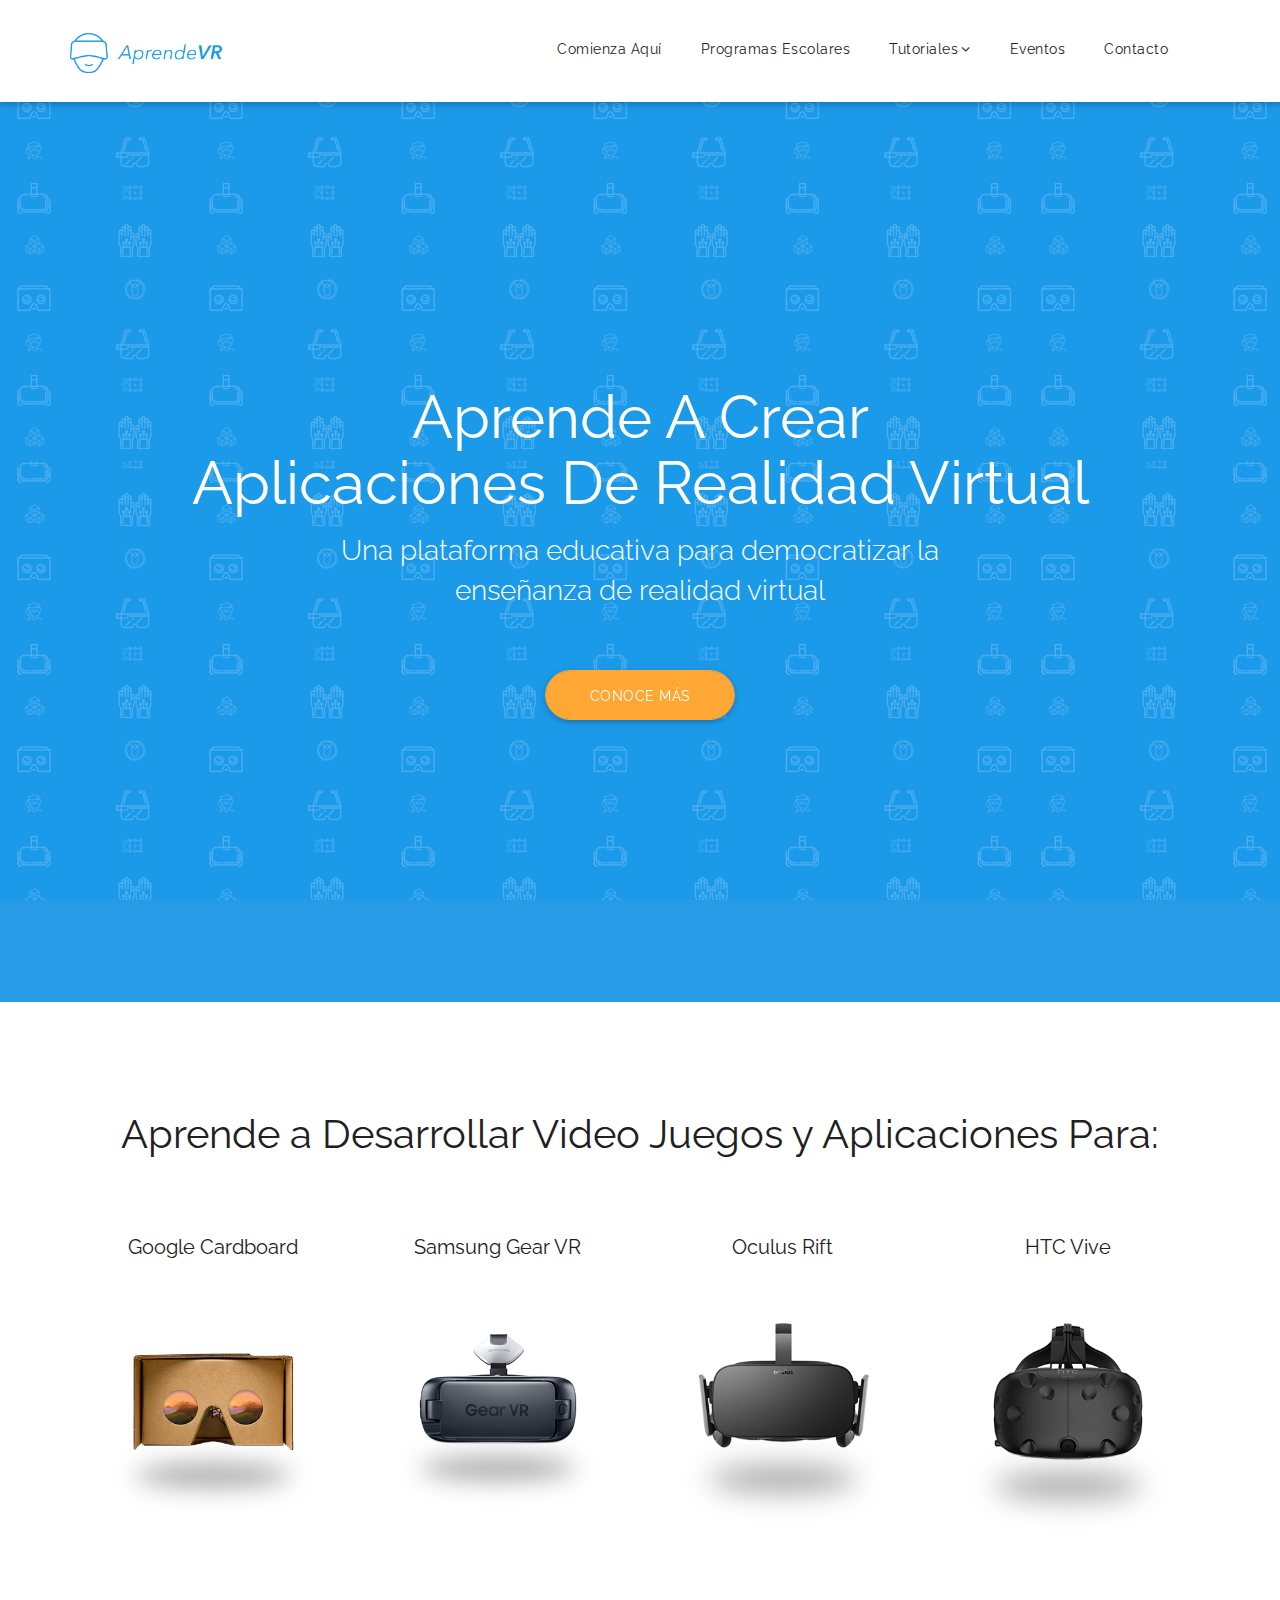
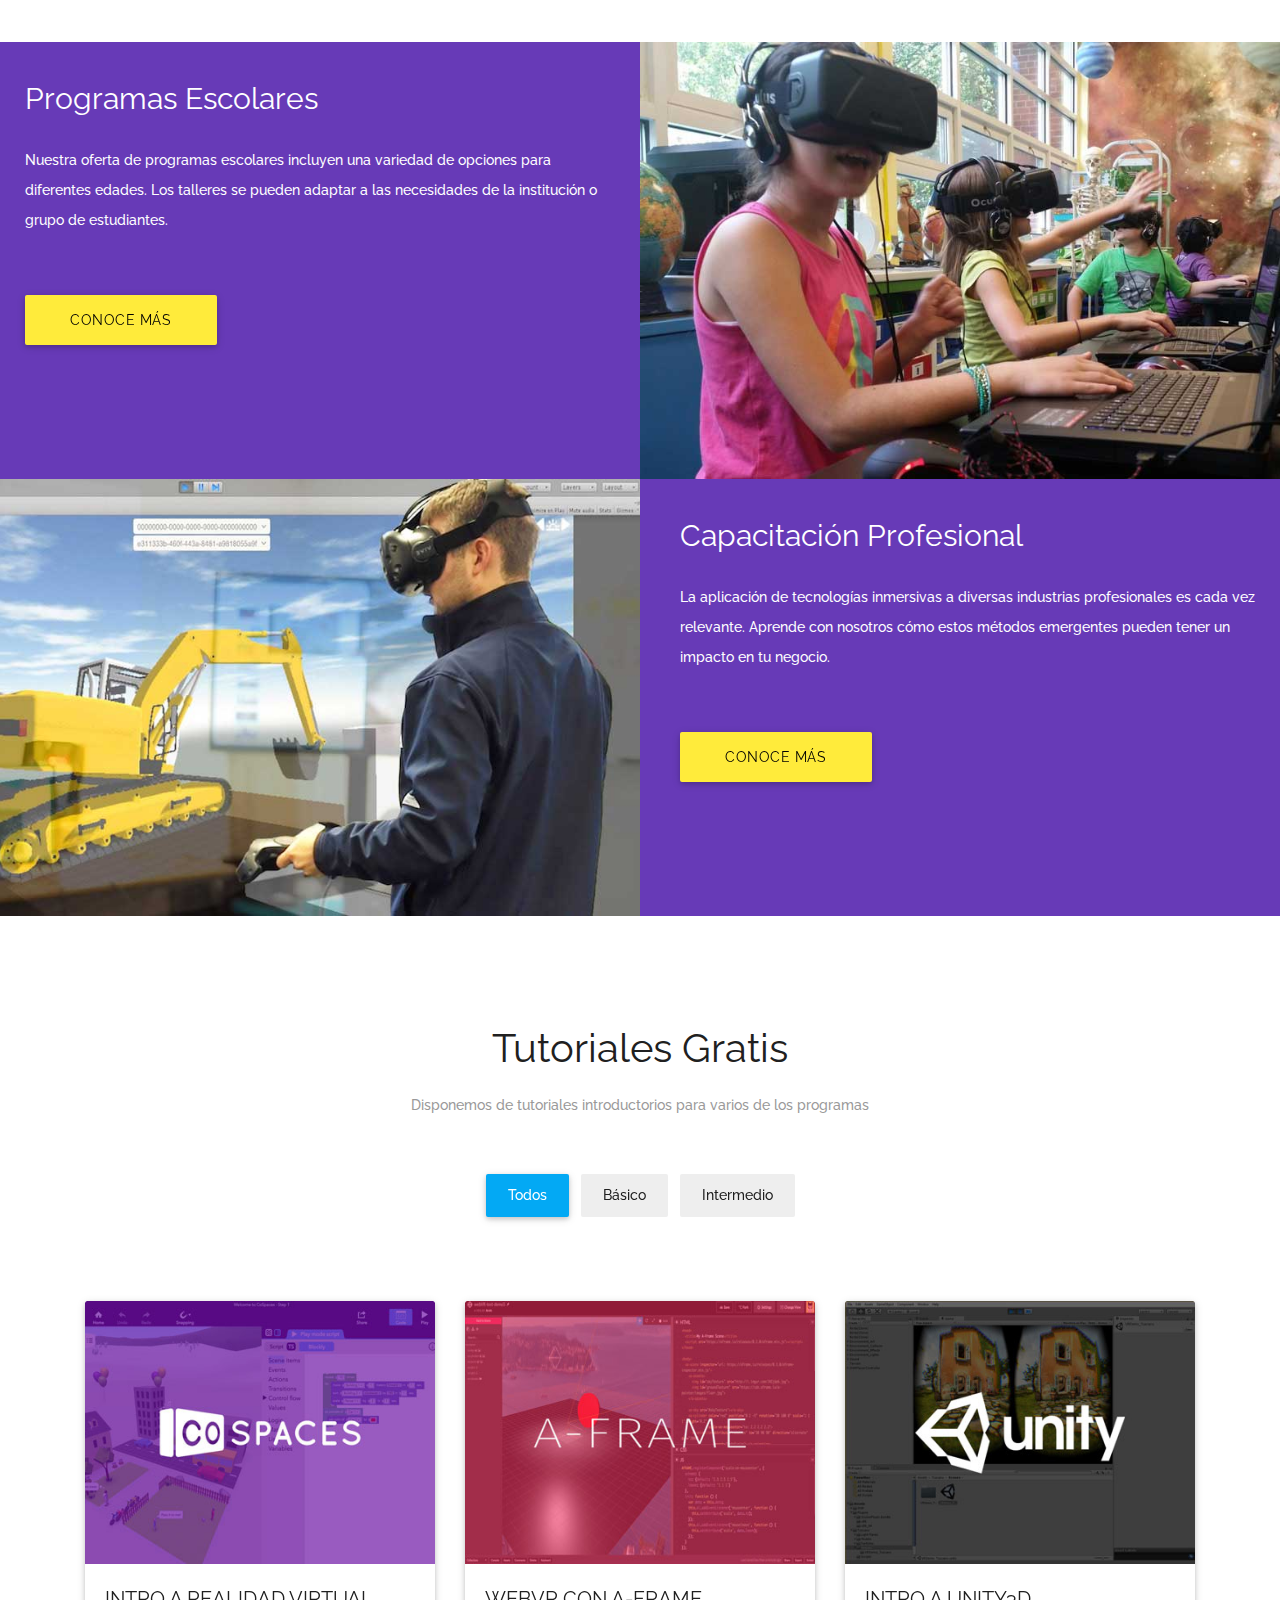
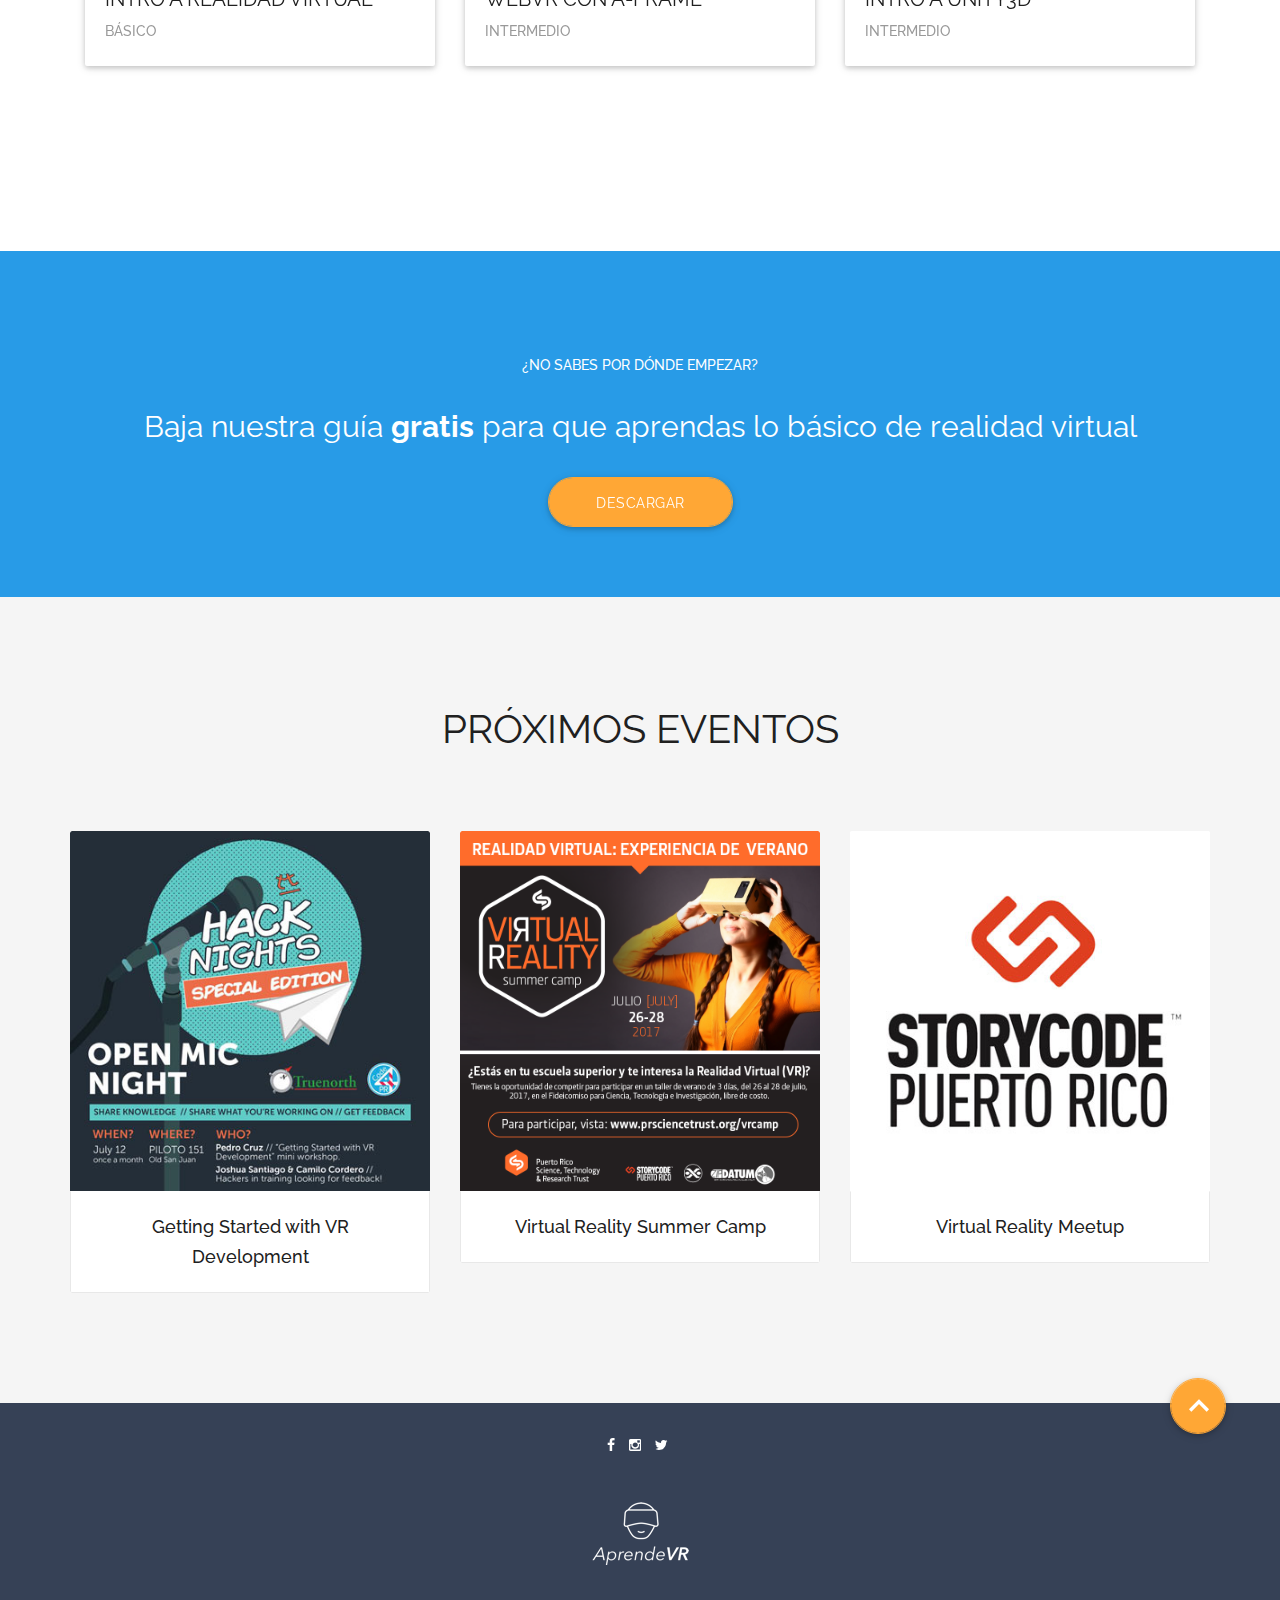
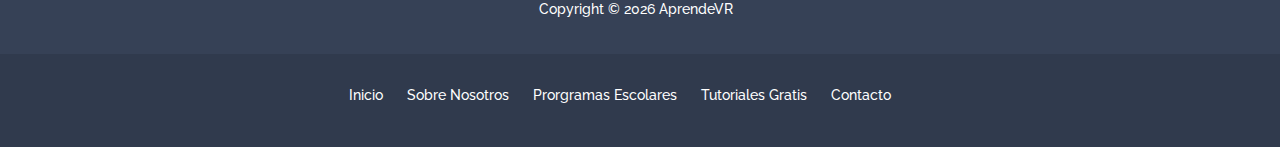
==== commit 3137466b: "Replaced dummy text" ====
--- a/index.html
+++ b/index.html
@@ -1,12 +1,12 @@
 <!DOCTYPE html>
-<html lang="en">
+<html lang="es">
 
 <head>
   <meta charset="utf-8">
   <meta http-equiv="X-UA-Compatible" content="IE=edge">
   <meta name="viewport" content="width=device-width, initial-scale=1">
-  <meta name="description" content="">
-  <meta name="keywords" content="virtual reality, vr, realidad virtual, aprende, learn, oculus, htc vive, google cardboard, development, unity, cospaces, a frame">
+  <meta name="description" content="Aprende a crear aplicaciones de realidad virtual">
+  <meta name="keywords" content="puerto rico, san juan, virtual reality, vr, realidad virtual, aprende, learn, oculus, htc vive, google cardboard, development, unity, cospaces, a frame">
   <meta name="author" content="AprendeVR">
 
 
@@ -40,6 +40,18 @@
   <!-- Creative CSS -->
   <link href="assets/css/skins/creative.css" rel="stylesheet">
 
+  <!-- Hotjar Tracking Code for aprendevr.com -->
+  <script>
+      (function(h,o,t,j,a,r){
+          h.hj=h.hj||function(){(h.hj.q=h.hj.q||[]).push(arguments)};
+          h._hjSettings={hjid:497674,hjsv:5};
+          a=o.getElementsByTagName('head')[0];
+          r=o.createElement('script');r.async=1;
+          r.src=t+h._hjSettings.hjid+j+h._hjSettings.hjsv;
+          a.appendChild(r);
+      })(window,document,'//static.hotjar.com/c/hotjar-','.js?sv=');
+  </script>
+
   <!-- HTML5 shim and Respond.js for IE8 support of HTML5 elements and media queries -->
   <!-- WARNING: Respond.js doesn't work if you view the page via file:// -->
   <!--[if lt IE 9]>
@@ -83,7 +95,7 @@
                 <li><a href="/aframe">WebVR</a></li>
               </ul>
             </li>
-            <li><a href="/blog">Blog</a>
+            <li><a href="/#eventos">Eventos</a>
               <li><a href="/contacto">Contacto</a></li>
           </ul>
           <!-- menu end-->
@@ -98,8 +110,8 @@
     <div class="valign-cell">
       <div class="container">
         <div class="text-center">
-          <h1 class="intro-title text-capitalize white-text">Aprende. Construye. Juega.</h1>
-          <h3 class="sub-intro lead white-text">Aprende a crear aplicaciones de realidad virtual</h3>
+          <h1 class="intro-title text-capitalize white-text">Aprende a crear <br>aplicaciones de realidad virtual</h1>
+          <h3 class="sub-intro lead white-text">Una plataforma educativa para democratizar la enseñanza de realidad virtual </h3>
           <a href="/comenzar" class="btn waves-effect waves-light mt-30 btn-orange col-md-2 col-md-offset-5 col-xs-12">Conoce Más</a>
         </div>
         <!-- hs-content-inner -->
@@ -109,7 +121,7 @@
     <!-- /.container -->
   </section>
 
-  <section class="row light-gray-bg">
+  <!-- <section class="row light-gray-bg">
     <img class="img-responsive mb-sm-30 col-md-6" src="assets/img/cospaces-scripting.jpg" alt="">
 
     <div class="col-md-6" style="padding:75px 25px">
@@ -122,7 +134,7 @@
 
     </div>
 
-  </section>
+  </section> -->
 
   <section class="section-padding">
     <div class="container">
@@ -163,15 +175,20 @@
     </div>
   </section>
 
-
-
-
   <section class="row brand-bg" style="margin-bottom:0px !important">
-    <img class="img-responsive mb-sm-30 col-md-6 col-md-push-6" src="assets/img/vrclassroom.jpg" alt="">
+    <img class="mb-sm-30 col-md-6 col-md-push-6 no-padding" src="assets/img/vrclassroom.jpg" alt="">
     <div class="col-md-6 col-md-pull-6" style="padding:40px">
       <h2 class="font-30 mb-30 white-text">Programas Escolares</h2>
-      <p class="white-text">Lorem ipsum dolor sit amet, consectetur adipisicing elit, sed do eiusmod tempor incididunt ut labore et dolore magna aliqua. Ut enim ad minim veniam, quis nostrud exercitation ullamco laboris nisi ut aliquip ex ea commodo consequat. Duis aute irure
-        dolor in reprehenderit in voluptate velit</p>
+      <p class="white-text mt-30">Nuestra oferta de programas escolares incluyen una variedad de opciones para diferentes edades. Los talleres se pueden adaptar a las necesidades de la institución o grupo de estudiantes.</p>
+      <a href="/programas" class="btn yellow black-text waves-effect waves-light mt-30 mb-sm-30 col-md-4 col-xs-12">Conoce Más</a>
+    </div>
+  </section>
+
+  <section class="row brand-bg" style="margin-bottom:0px !important">
+    <img class="mb-sm-30 col-md-6 no-padding" src="assets/img/pro-vr.jpg" alt="">
+    <div class="col-md-6" style="padding:40px">
+      <h2 class="font-30 mb-30 white-text">Capacitación Profesional</h2>
+      <p class="white-text mt-30">La aplicación de tecnologías inmersivas a diversas industrias profesionales es cada vez relevante. Aprende con nosotros cómo estos métodos emergentes pueden tener un impacto en tu negocio.</p>
       <a href="/programas" class="btn yellow black-text waves-effect waves-light mt-30 mb-sm-30 col-md-4 col-xs-12">Conoce Más</a>
     </div>
   </section>
@@ -181,7 +198,7 @@
 
       <div class="text-center mb-50">
         <h2 class="section-title">Tutoriales Gratis</h2>
-        <p class="section-sub">Quisque non erat mi. Etiam congue et augue sed tempus. Aenean sed ipsum luctus, scelerisque ipsum nec, iaculis justo. Sed at vestibulum purus, sit amet vived at vestibulum purus erra,</p>
+        <p class="section-sub">Disponemos de tutoriales introductorios para varios de los programas</p>
       </div>
 
       <div class="portfolio-container">
@@ -255,11 +272,99 @@
           <span class="white-text text-uppercase ptb-30">¿No sabes por dónde empezar? </span>
           <h2 class="font-30 white-text no-margin">Baja nuestra guía <span class="text-bold">gratis</span> para que aprendas lo básico de realidad virtual</h2>
         </div>
-        <a href="javascript:void(0)" class="btn waves-effect waves-light mt-30 btn-orange col-md-2 col-md-offset-5 col-xs-12">Descargar</a>
+        <a rel="ck_modal" href="#ck_modal" class="btn waves-effect waves-light mt-30 btn-orange col-md-2 col-md-offset-5 col-xs-12">Descargar</a>
 
       </div>
     </div>
   </div>
+
+
+          <section id="eventos" class="section-padding gray-bg">
+              <div class="container">
+
+                <div class="text-center mb-80 wow fadeInUp">
+                    <h2 class="section-title text-uppercase">Próximos Eventos</h2>
+                    <!-- <p class="section-sub">Quisque non erat mi. Etiam congue et augue sed tempus. Aenean sed ipsum luctus, scelerisque ipsum nec, iaculis justo. Sed at vestibulum purus, sit amet viverra diam nulla ac nisi rhoncus.</p> -->
+                </div>
+
+                <div class="row latest-news-card">
+                    <div class="col-xs-12 col-sm-6 col-md-4">
+                      <a href="http://meetu.ps/e/CZcCC/ywY6k/f" target="_blank">
+                        <article class="card">
+                          <div class="card-image waves-effect waves-block waves-light">
+                            <img class="activator" src="assets/img/hack-nights.jpg" alt="image">
+                          </div>
+                          <div class="card-content text-center">
+                            <h2 class="entry-title activator">Getting Started with VR Development</h2>
+                          </div>
+                        </article><!-- /.card -->
+                      </a>
+
+                    </div><!-- /.col-md-4 -->
+
+                    <div class="col-xs-12 col-sm-6 col-md-4">
+                      <a href="http://prsciencetrust.org/vrcamp" target="_blank">
+                        <article class="card">
+                          <div class="card-image waves-effect waves-block waves-light">
+                            <img class="activator" src="assets/img/vr-camp.png" alt="image">
+                          </div>
+                          <div class="card-content text-center">
+                            <h2 class="entry-title activator">Virtual Reality Summer Camp</h2>
+                          </div>
+                        </article><!-- /.card -->
+                      </a>
+                    </div><!-- /.col-md-4 -->
+
+                    <div class="col-xs-12 col-sm-6 col-md-4">
+                      <a href="https://www.meetup.com/StoryCode-Puerto-Rico/" target="_blank">
+                        <article class="card">
+                          <div class="card-image waves-effect waves-block waves-light">
+                            <img class="activator" src="assets/img/storycode.jpg" alt="image">
+                          </div>
+                          <div class="card-content text-center">
+                            <h2 class="entry-title activator">Virtual Reality Meetup</h2>
+                          </div>
+                        </article><!-- /.card -->
+                      </a>
+                    </div><!-- /.col-md-4 -->
+                </div>
+              </div>
+  		</section>
+
+
+          <!-- <section class="section-padding event-banner-3 bg-fixed parallax-bg overlay dark-5" data-stellar-background-ratio="0.5">
+              <div class="container">
+                <div class="text-center mb-80 wow fadeInUp">
+                    <h2 class="font-30 white-text text-bold text-uppercase">Sign up for newsletter</h2>
+                    <p class="section-sub white-text">Quisque non erat mi. Etiam congue et augue sed tempus. Aenean sed ipsum luctus, scelerisque ipsum nec, iaculis justo. Sed at vestibulum purus, sit amet viverra diam. Nulla ac nisi rhoncus</p>
+                </div>
+
+  				<div class="row">
+  				  <div class="col-md-8 col-md-offset-2">
+  				    <div class="subscribe-wrapper text-center">
+  				        <form class="subscribe-form mailchimp" method="post">
+
+  				          <div class="clearfix">
+  				            <div class="input-field">
+  				            	<label class="sr-only" for="email">Email</label>
+  				              <input id="subscribeEmail" type="email" name="subscribeEmail" class="validate" >
+  				              <label for="subscribeEmail" data-error="wrong" data-success="right">Type your email</label>
+  				            </div>
+
+  				            <button type="submit" class="btn btn-lg pink waves-effect waves-light">Subscribe Now</button>
+
+  				            </div>
+
+  				            <p class="subscription-success"></p>
+  				        </form>
+  				    </div>
+  				  </div>
+  				</div>
+
+
+
+              </div>
+          </section> -->
 
   <footer class="footer">
     <div class="footer-bg">
@@ -271,10 +376,9 @@
         <div class="social-links-wrap tt-animate ltr text-center">
 
           <ul class="list-inline">
-            <li><a href="#"><i class="fa fa-facebook white-text"></i></a></li>
-            <li><a href="#"><i class="fa fa-instagram white-text"></i></a></li>
-            <li><a href="#"><i class="fa fa-twitter white-text"></i></a></li>
-            <li><a href="#"><i class="fa fa-youtube white-text"></i></a></li>
+            <li><a href="https://facebook.com/AprendeVR"><i class="fa fa-facebook white-text"></i></a></li>
+            <li><a href="https://instagram.com/AprendeVR"><i class="fa fa-instagram white-text"></i></a></li>
+            <li><a href="https://twitter.com/AprendeVR"><i class="fa fa-twitter white-text"></i></a></li>
           </ul>
         </div>
 
@@ -303,7 +407,7 @@
           <li class="footer-nav"><a class="white-text" href="/comenzar">Sobre Nosotros</a></li>
           <li class="footer-nav"><a class="white-text" href="/programas">Prorgramas Escolares</a></li>
           <li class="footer-nav"><a class="white-text" href="/tutoriales">Tutoriales Gratis</a></li>
-          <li class="footer-nav"><a class="white-text" href="/blog">Blog</a></li>
+
           <li class="footer-nav"><a class="white-text" href="/contacto">Contacto</a></li>
         </ul>
       </div>
@@ -327,7 +431,18 @@
   </div>
   <!-- End Preloader -->
 
-
+  <script>
+    (function(i,s,o,g,r,a,m){i['GoogleAnalyticsObject']=r;i[r]=i[r]||function(){
+    (i[r].q=i[r].q||[]).push(arguments)},i[r].l=1*new Date();a=s.createElement(o),
+    m=s.getElementsByTagName(o)[0];a.async=1;a.src=g;m.parentNode.insertBefore(a,m)
+    })(window,document,'script','https://www.google-analytics.com/analytics.js','ga');
+
+    ga('create', 'UA-96179810-1', 'auto');
+    ga('send', 'pageview');
+
+  </script>
+  <script async id="_ck_236070" src="https://forms.convertkit.com/236070?v=6"></script>
+  
   <!-- jQuery -->
   <script src="assets/js/jquery-2.1.3.min.js"></script>
   <script src="assets/bootstrap/js/bootstrap.min.js"></script>
--- a/style.css
+++ b/style.css
@@ -15,7 +15,7 @@
 ------------------------------------
     1.0 - General
     2.0 - Typography
-    3.0 - Global Style
+    3.0 - Global Style©
     4.0 - Color Presets
     5.0 - Overlay css
     6.0 - Hero css
@@ -889,7 +889,7 @@
 
 /* ================= Hero Unit ==================== */
 .intro-title {
-    font-size: 72px;
+    font-size: 60px;
     font-weight: 400;
 }
 .sub-intro {
@@ -2332,3 +2332,13 @@
 .card a {
   margin-right: 0px !important;
 }
+
+.no-padding {
+  padding: 0px !important;
+}
+
+@media screen and (max-width: 991px) {
+  .no-padding {
+    width: 100%;
+  }
+}
